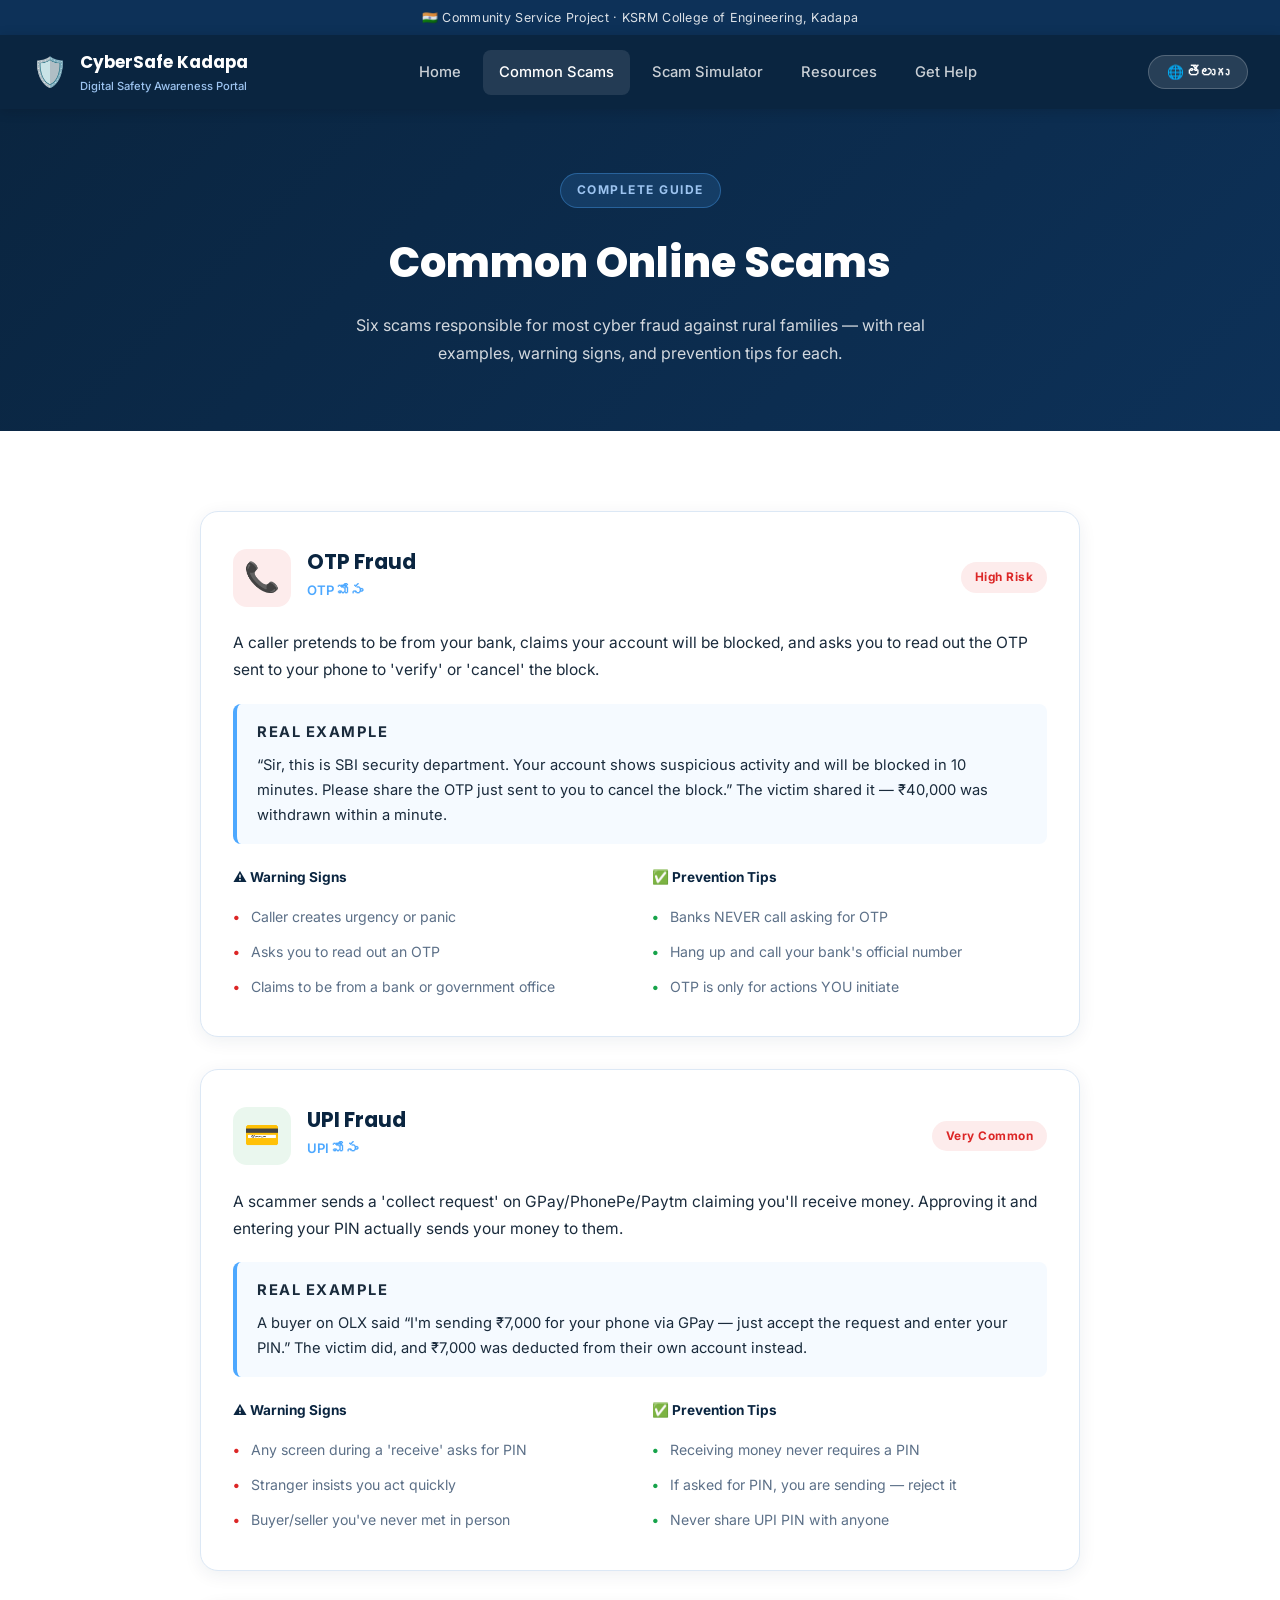
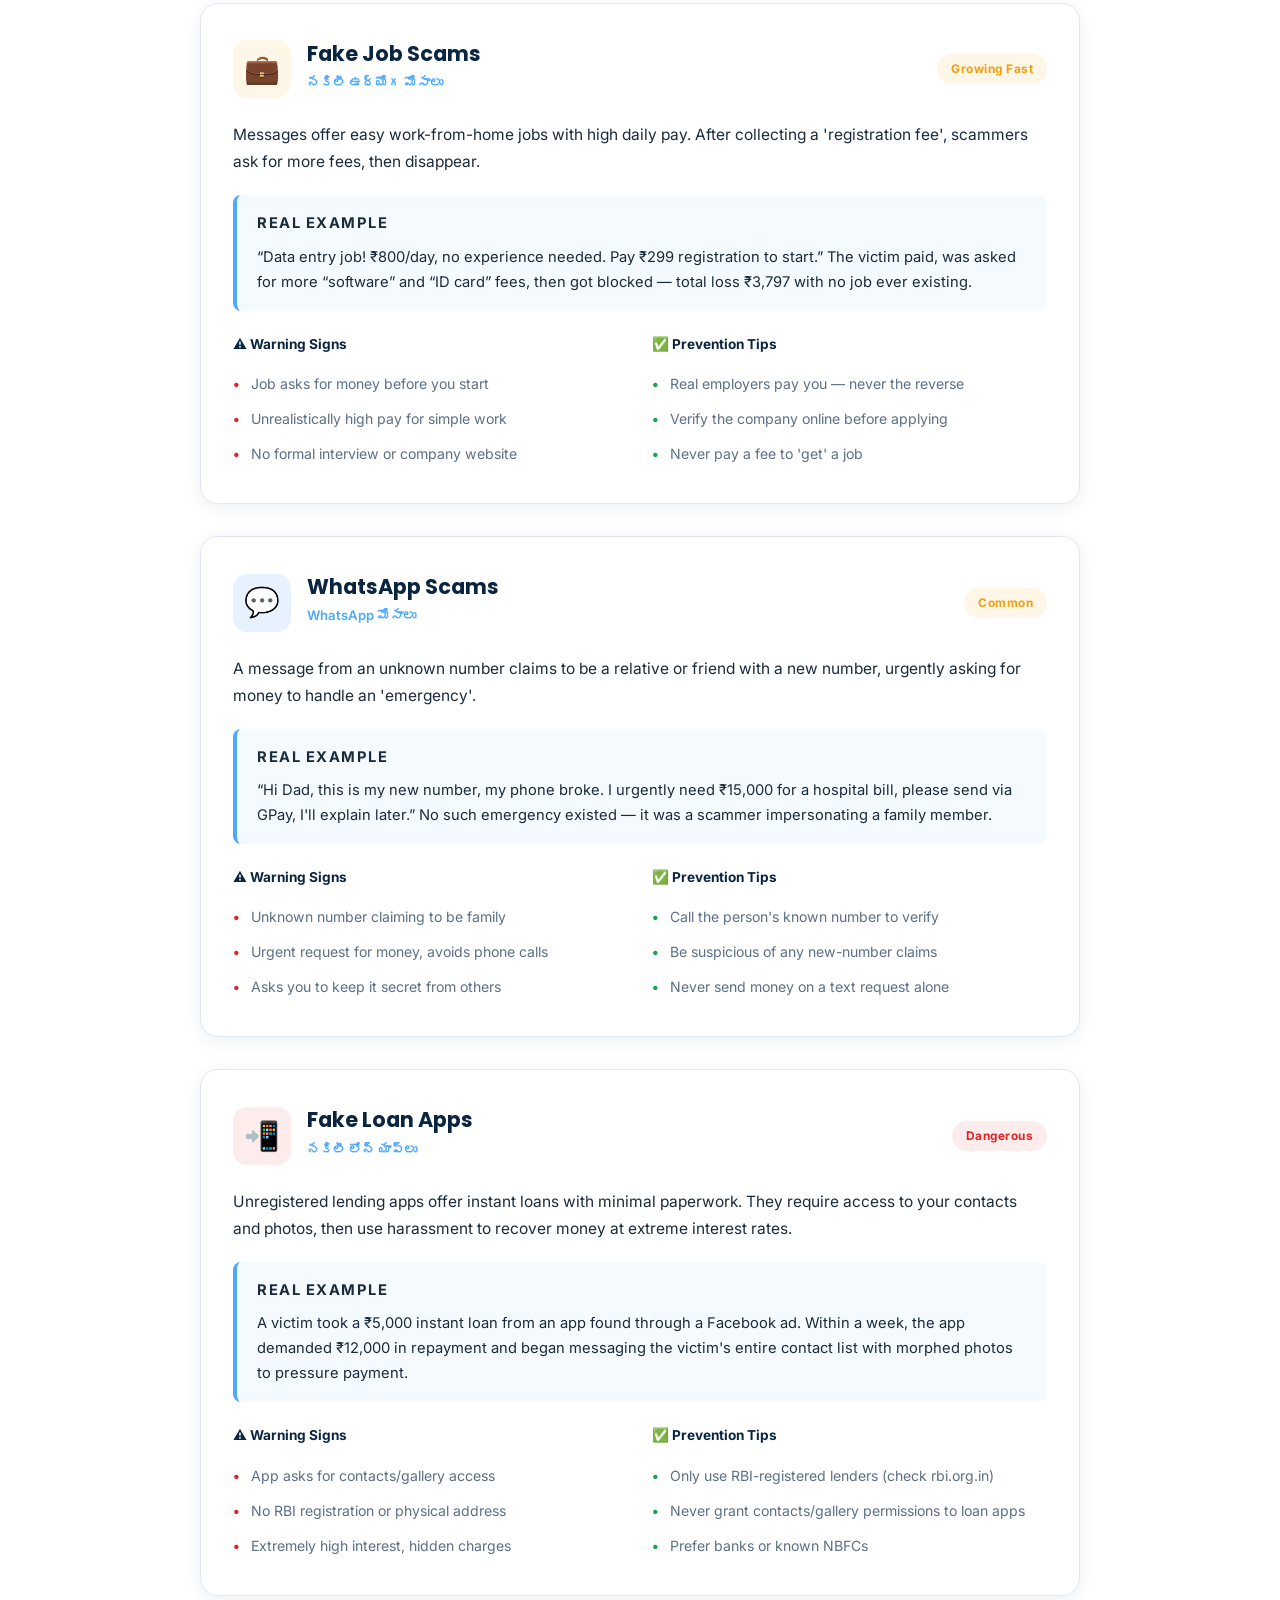
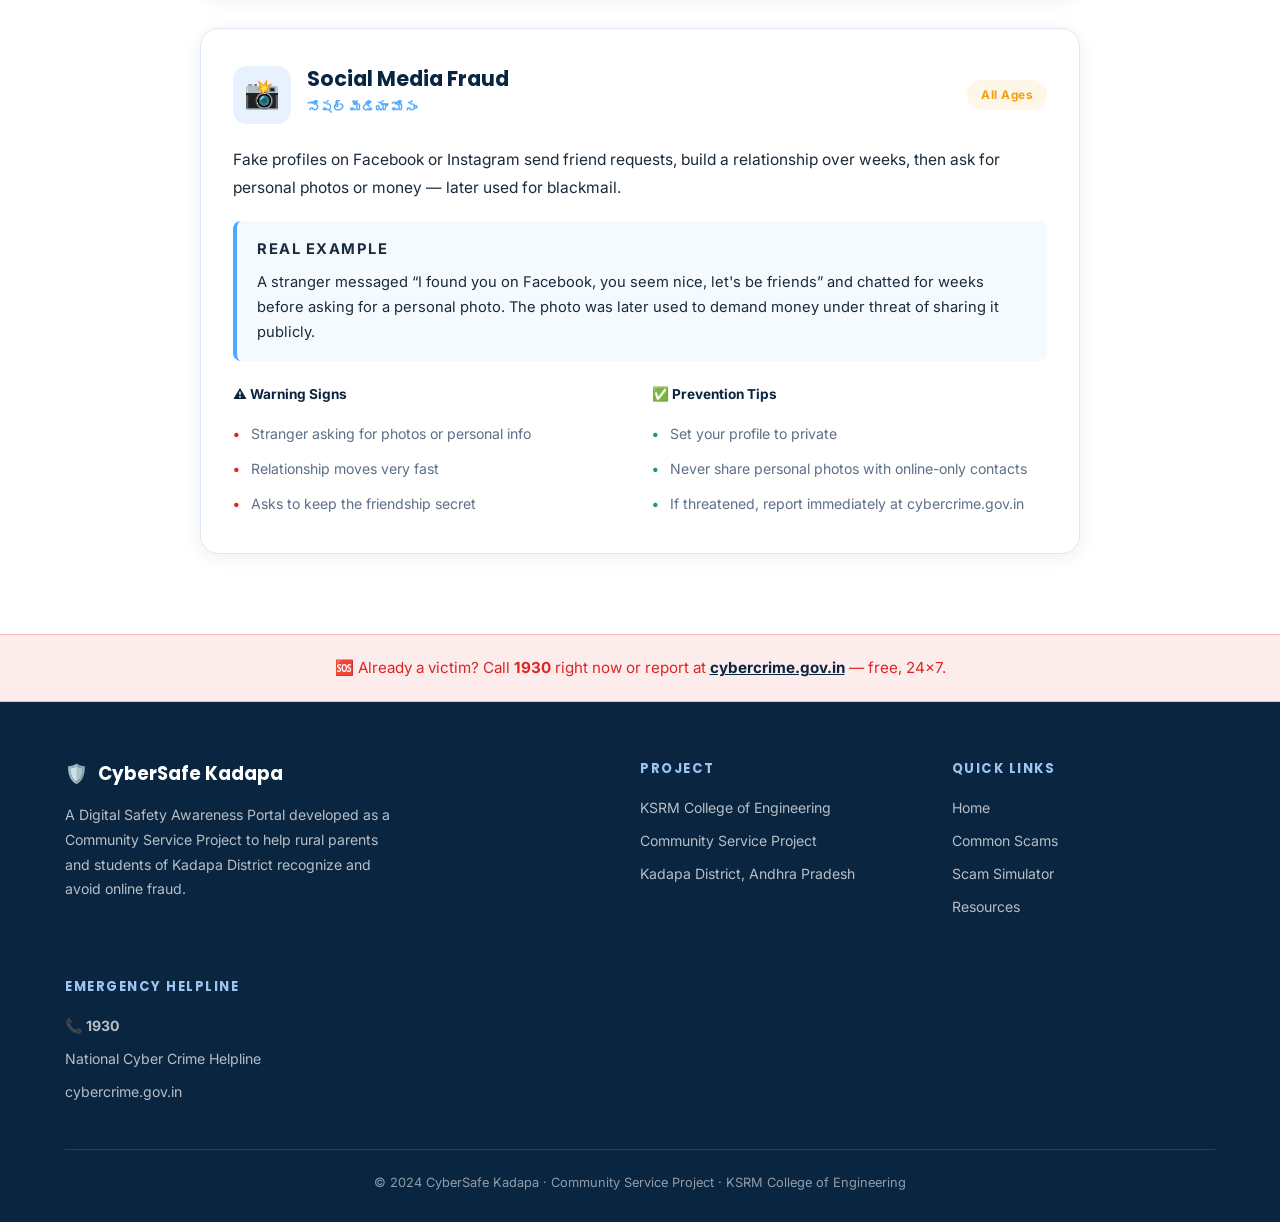
==== awareness.html @ 41f827bc "Add files via upload" ====
<!DOCTYPE html>
<html lang="en">
<head>
<meta charset="UTF-8"/>
<meta name="viewport" content="width=device-width, initial-scale=1.0"/>
<title>Common Online Scams — CyberSafe Kadapa</title>
<link href="https://fonts.googleapis.com/css2?family=Poppins:wght@400;500;600;700;800&family=Inter:wght@400;500;600;700&display=swap" rel="stylesheet"/>
<link rel="stylesheet" href="style.css"/>
</head>
<body>

<a href="#main" class="skip-link">Skip to content</a>

<div class="top-strip">
  <span data-en="🇮🇳 Community Service Project · KSRM College of Engineering, Kadapa" data-te="🇮🇳 కమ్యూనిటీ సర్వీస్ ప్రాజెక్ట్ · KSRM కళాశాల, కడప">🇮🇳 Community Service Project · KSRM College of Engineering, Kadapa</span>
</div>

<header class="navbar">
  <a href="index.html" class="nav-brand">
    <span class="brand-icon">🛡️</span>
    <span class="brand-text">
      <strong data-en="CyberSafe Kadapa" data-te="సైబర్‌సేఫ్ కడప">CyberSafe Kadapa</strong>
      <small data-en="Digital Safety Awareness Portal" data-te="డిజిటల్ భద్రత అవగాహన పోర్టల్">Digital Safety Awareness Portal</small>
    </span>
  </a>
  <nav class="nav-links" id="navLinks">
    <a href="index.html" data-en="Home" data-te="హోమ్">Home</a>
    <a href="awareness.html" class="active" data-en="Common Scams" data-te="సాధారణ మోసాలు">Common Scams</a>
    <a href="index.html#simulator" data-en="Scam Simulator" data-te="స్కామ్ సిమ్యులేటర్">Scam Simulator</a>
    <a href="index.html#resources" data-en="Resources" data-te="వనరులు">Resources</a>
    <a href="index.html#helpline" data-en="Get Help" data-te="సహాయం పొందండి">Get Help</a>
  </nav>
  <div class="nav-actions">
    <button class="lang-btn" id="langBtn" onclick="toggleLanguage()">🌐 తెలుగు</button>
    <button class="hamburger" id="hamburger" onclick="toggleMenu()" aria-label="Menu">
      <span></span><span></span><span></span>
    </button>
  </div>
</header>

<main id="main">

  <section class="page-hero">
    <span class="eyebrow" data-en="COMPLETE GUIDE" data-te="పూర్తి గైడ్">COMPLETE GUIDE</span>
    <h1 data-en="Common Online Scams" data-te="సాధారణ ఆన్‌లైన్ మోసాలు">Common Online Scams</h1>
    <p data-en="Six scams responsible for most cyber fraud against rural families — with real examples, warning signs, and prevention tips for each." data-te="గ్రామీణ కుటుంబాలపై చాలా సైబర్ మోసాలకు కారణమైన ఆరు మోసాలు — ప్రతి దానికి నిజమైన ఉదాహరణలు, హెచ్చరిక సంకేతాలు మరియు నివారణ చిట్కాలతో.">Six scams responsible for most cyber fraud against rural families — with real examples, warning signs, and prevention tips for each.</p>
  </section>

  <section class="section">
    <div class="scam-detail-list">

      <!-- OTP -->
      <article class="scam-detail" id="otp">
        <div class="scam-detail-head">
          <div class="scam-detail-icon icon-danger">📞</div>
          <div>
            <h2 data-en="OTP Fraud" data-te="OTP మోసం">OTP Fraud</h2>
            <span class="te-label">OTP మోసం</span>
          </div>
          <span class="risk-pill risk-high" data-en="High Risk" data-te="అధిక ప్రమాదం">High Risk</span>
        </div>
        <p class="scam-detail-desc" data-en="A caller pretends to be from your bank, claims your account will be blocked, and asks you to read out the OTP sent to your phone to 'verify' or 'cancel' the block." data-te="ఒక కాలర్ మీ బ్యాంక్ నుండి అని నటిస్తూ, మీ ఖాతా బ్లాక్ అవుతుందని చెప్పి, 'వెరిఫై' చేయడానికి మీ ఫోన్‌కు వచ్చిన OTP చదవమని అడుగుతారు.">A caller pretends to be from your bank, claims your account will be blocked, and asks you to read out the OTP sent to your phone to 'verify' or 'cancel' the block.</p>

        <div class="example-box">
          <p class="example-label" data-en="REAL EXAMPLE" data-te="నిజమైన ఉదాహరణ">REAL EXAMPLE</p>
          <p data-en="“Sir, this is SBI security department. Your account shows suspicious activity and will be blocked in 10 minutes. Please share the OTP just sent to you to cancel the block.” The victim shared it — ₹40,000 was withdrawn within a minute." data-te="“సర్, ఇది SBI భద్రతా విభాగం. మీ ఖాతాలో అనుమానాస్పద కార్యకలాపం కనిపిస్తోంది మరియు 10 నిమిషాల్లో బ్లాక్ అవుతుంది. బ్లాక్‌ను రద్దు చేయడానికి ఇప్పుడే మీకు పంపిన OTP చెప్పండి.” బాధితుడు దాన్ని చెప్పాడు — ఒక నిమిషంలో ₹40,000 తీసుకోబడింది.">"Sir, this is SBI security department. Your account shows suspicious activity and will be blocked in 10 minutes. Please share the OTP just sent to you to cancel the block." The victim shared it — ₹40,000 was withdrawn within a minute.</p>
        </div>

        <div class="two-col">
          <div class="warn-list">
            <p class="list-label" data-en="⚠ Warning Signs" data-te="⚠ హెచ్చరిక సంకేతాలు">⚠ Warning Signs</p>
            <ul>
              <li data-en="Caller creates urgency or panic" data-te="కాలర్ ఆత్రుత లేదా భయాన్ని సృష్టిస్తారు">Caller creates urgency or panic</li>
              <li data-en="Asks you to read out an OTP" data-te="OTP చదవమని అడుగుతారు">Asks you to read out an OTP</li>
              <li data-en="Claims to be from a bank or government office" data-te="బ్యాంక్ లేదా ప్రభుత్వ కార్యాలయం నుండి అని చెప్పుకుంటారు">Claims to be from a bank or government office</li>
            </ul>
          </div>
          <div class="tip-list">
            <p class="list-label" data-en="✅ Prevention Tips" data-te="✅ నివారణ చిట్కాలు">✅ Prevention Tips</p>
            <ul>
              <li data-en="Banks NEVER call asking for OTP" data-te="బ్యాంకులు OTP కోసం ఎప్పుడూ కాల్ చేయవు">Banks NEVER call asking for OTP</li>
              <li data-en="Hang up and call your bank's official number" data-te="ఫోన్ పెట్టేసి బ్యాంక్ అధికారిక నంబర్‌కు కాల్ చేయండి">Hang up and call your bank's official number</li>
              <li data-en="OTP is only for actions YOU initiate" data-te="OTP మీరు ప్రారంభించిన చర్యల కోసం మాత్రమే">OTP is only for actions YOU initiate</li>
            </ul>
          </div>
        </div>
      </article>

      <!-- UPI -->
      <article class="scam-detail" id="upi">
        <div class="scam-detail-head">
          <div class="scam-detail-icon icon-success">💳</div>
          <div>
            <h2 data-en="UPI Fraud" data-te="UPI మోసం">UPI Fraud</h2>
            <span class="te-label">UPI మోసం</span>
          </div>
          <span class="risk-pill risk-high" data-en="Very Common" data-te="చాలా సాధారణం">Very Common</span>
        </div>
        <p class="scam-detail-desc" data-en="A scammer sends a 'collect request' on GPay/PhonePe/Paytm claiming you'll receive money. Approving it and entering your PIN actually sends your money to them." data-te="ఒక స్కామర్ GPay/PhonePe/Paytm లో 'collect request' పంపి మీకు డబ్బు వస్తుందని చెబుతారు. దాన్ని అంగీకరించి PIN నమోదు చేయడం వల్ల నిజానికి మీ డబ్బు వారికి వెళుతుంది.">A scammer sends a 'collect request' on GPay/PhonePe/Paytm claiming you'll receive money. Approving it and entering your PIN actually sends your money to them.</p>

        <div class="example-box">
          <p class="example-label" data-en="REAL EXAMPLE" data-te="నిజమైన ఉదాహరణ">REAL EXAMPLE</p>
          <p data-en="A buyer on OLX said “I'm sending ₹7,000 for your phone via GPay — just accept the request and enter your PIN.” The victim did, and ₹7,000 was deducted from their own account instead." data-te="OLX లో ఒక కొనుగోలుదారు “మీ ఫోన్ కోసం GPay ద్వారా ₹7,000 పంపుతున్నాను — రిక్వెస్ట్ అంగీకరించి PIN నమోదు చేయండి” అని చెప్పాడు. బాధితుడు అలా చేశాడు, బదులుగా వారి స్వంత ఖాతా నుండి ₹7,000 తీసివేయబడింది.">A buyer on OLX said "I'm sending ₹7,000 for your phone via GPay — just accept the request and enter your PIN." The victim did, and ₹7,000 was deducted from their own account instead.</p>
        </div>

        <div class="two-col">
          <div class="warn-list">
            <p class="list-label" data-en="⚠ Warning Signs" data-te="⚠ హెచ్చరిక సంకేతాలు">⚠ Warning Signs</p>
            <ul>
              <li data-en="Any screen during a 'receive' asks for PIN" data-te="'స్వీకరించు' సమయంలో ఏదైనా స్క్రీన్ PIN అడుగుతుంది">Any screen during a 'receive' asks for PIN</li>
              <li data-en="Stranger insists you act quickly" data-te="అపరిచితుడు త్వరగా చర్య తీసుకోమని పట్టుబడతారు">Stranger insists you act quickly</li>
              <li data-en="Buyer/seller you've never met in person" data-te="మీరు వ్యక్తిగతంగా ఎప్పుడూ కలవని కొనుగోలుదారు/విక్రేత">Buyer/seller you've never met in person</li>
            </ul>
          </div>
          <div class="tip-list">
            <p class="list-label" data-en="✅ Prevention Tips" data-te="✅ నివారణ చిట్కాలు">✅ Prevention Tips</p>
            <ul>
              <li data-en="Receiving money never requires a PIN" data-te="డబ్బు స్వీకరించడానికి ఎప్పుడూ PIN అవసరం లేదు">Receiving money never requires a PIN</li>
              <li data-en="If asked for PIN, you are sending — reject it" data-te="PIN అడిగితే, మీరు పంపుతున్నారు — తిరస్కరించండి">If asked for PIN, you are sending — reject it</li>
              <li data-en="Never share UPI PIN with anyone" data-te="UPI PIN ను ఎవరితోనూ పంచుకోకండి">Never share UPI PIN with anyone</li>
            </ul>
          </div>
        </div>
      </article>

      <!-- FAKE JOBS -->
      <article class="scam-detail" id="jobs">
        <div class="scam-detail-head">
          <div class="scam-detail-icon icon-warning">💼</div>
          <div>
            <h2 data-en="Fake Job Scams" data-te="నకిలీ ఉద్యోగ మోసాలు">Fake Job Scams</h2>
            <span class="te-label">నకిలీ ఉద్యోగ మోసాలు</span>
          </div>
          <span class="risk-pill risk-medium" data-en="Growing Fast" data-te="వేగంగా పెరుగుతోంది">Growing Fast</span>
        </div>
        <p class="scam-detail-desc" data-en="Messages offer easy work-from-home jobs with high daily pay. After collecting a 'registration fee', scammers ask for more fees, then disappear." data-te="మెసేజ్‌లు అధిక రోజువారీ వేతనంతో సులభ వర్క్ ఫ్రమ్ హోమ్ ఉద్యోగాలను ఆఫర్ చేస్తాయి. 'రిజిస్ట్రేషన్ ఫీజు' వసూలు చేసిన తర్వాత, స్కామర్లు మరిన్ని ఫీజులు అడిగి మాయమవుతారు.">Messages offer easy work-from-home jobs with high daily pay. After collecting a 'registration fee', scammers ask for more fees, then disappear.</p>

        <div class="example-box">
          <p class="example-label" data-en="REAL EXAMPLE" data-te="నిజమైన ఉదాహరణ">REAL EXAMPLE</p>
          <p data-en="“Data entry job! ₹800/day, no experience needed. Pay ₹299 registration to start.” The victim paid, was asked for more “software” and “ID card” fees, then got blocked — total loss ₹3,797 with no job ever existing." data-te="“డేటా ఎంట్రీ ఉద్యోగం! రోజుకు ₹800, అనుభవం అవసరం లేదు. ప్రారంభించడానికి ₹299 రిజిస్ట్రేషన్ చెల్లించండి.” బాధితుడు చెల్లించాడు, మరిన్ని ఫీజులు అడిగి బ్లాక్ చేయబడ్డాడు — మొత్తం నష్టం ₹3,797.">"Data entry job! ₹800/day, no experience needed. Pay ₹299 registration to start." The victim paid, was asked for more "software" and "ID card" fees, then got blocked — total loss ₹3,797 with no job ever existing.</p>
        </div>

        <div class="two-col">
          <div class="warn-list">
            <p class="list-label" data-en="⚠ Warning Signs" data-te="⚠ హెచ్చరిక సంకేతాలు">⚠ Warning Signs</p>
            <ul>
              <li data-en="Job asks for money before you start" data-te="ప్రారంభించడానికి ముందు ఉద్యోగం డబ్బు అడుగుతుంది">Job asks for money before you start</li>
              <li data-en="Unrealistically high pay for simple work" data-te="సాధారణ పనికి అవాస్తవంగా అధిక వేతనం">Unrealistically high pay for simple work</li>
              <li data-en="No formal interview or company website" data-te="అధికారిక ఇంటర్వ్యూ లేదా కంపెనీ వెబ్‌సైట్ లేదు">No formal interview or company website</li>
            </ul>
          </div>
          <div class="tip-list">
            <p class="list-label" data-en="✅ Prevention Tips" data-te="✅ నివారణ చిట్కాలు">✅ Prevention Tips</p>
            <ul>
              <li data-en="Real employers pay you — never the reverse" data-te="నిజమైన యజమానులు మీకు చెల్లిస్తారు — ఎప్పుడూ వ్యతిరేకం కాదు">Real employers pay you — never the reverse</li>
              <li data-en="Verify the company online before applying" data-te="దరఖాస్తు చేసే ముందు కంపెనీని ఆన్‌లైన్‌లో ధృవీకరించండి">Verify the company online before applying</li>
              <li data-en="Never pay a fee to 'get' a job" data-te="ఉద్యోగం 'పొందడానికి' ఫీజు చెల్లించకండి">Never pay a fee to 'get' a job</li>
            </ul>
          </div>
        </div>
      </article>

      <!-- WHATSAPP -->
      <article class="scam-detail" id="whatsapp">
        <div class="scam-detail-head">
          <div class="scam-detail-icon icon-info">💬</div>
          <div>
            <h2 data-en="WhatsApp Scams" data-te="WhatsApp మోసాలు">WhatsApp Scams</h2>
            <span class="te-label">WhatsApp మోసాలు</span>
          </div>
          <span class="risk-pill risk-medium" data-en="Common" data-te="సాధారణం">Common</span>
        </div>
        <p class="scam-detail-desc" data-en="A message from an unknown number claims to be a relative or friend with a new number, urgently asking for money to handle an 'emergency'." data-te="తెలియని నంబర్ నుండి ఒక మెసేజ్ కొత్త నంబర్‌తో బంధువు లేదా స్నేహితుడిగా చెప్పుకుంటూ, 'అత్యవసర' పరిస్థితిని ఎదుర్కోవడానికి అత్యవసరంగా డబ్బు అడుగుతుంది.">A message from an unknown number claims to be a relative or friend with a new number, urgently asking for money to handle an 'emergency'.</p>

        <div class="example-box">
          <p class="example-label" data-en="REAL EXAMPLE" data-te="నిజమైన ఉదాహరణ">REAL EXAMPLE</p>
          <p data-en="“Hi Dad, this is my new number, my phone broke. I urgently need ₹15,000 for a hospital bill, please send via GPay, I'll explain later.” No such emergency existed — it was a scammer impersonating a family member." data-te="“హాయ్ నాన్నా, ఇది నా కొత్త నంబర్, నా ఫోన్ పాడైంది. ఆసుపత్రి బిల్లు కోసం నాకు అత్యవసరంగా ₹15,000 కావాలి, దయచేసి GPay ద్వారా పంపండి.” అలాంటి అత్యవసరం లేదు — ఇది కుటుంబ సభ్యుడిగా నటించిన స్కామర్.">"Hi Dad, this is my new number, my phone broke. I urgently need ₹15,000 for a hospital bill, please send via GPay, I'll explain later." No such emergency existed — it was a scammer impersonating a family member.</p>
        </div>

        <div class="two-col">
          <div class="warn-list">
            <p class="list-label" data-en="⚠ Warning Signs" data-te="⚠ హెచ్చరిక సంకేతాలు">⚠ Warning Signs</p>
            <ul>
              <li data-en="Unknown number claiming to be family" data-te="కుటుంబంగా చెప్పుకునే తెలియని నంబర్">Unknown number claiming to be family</li>
              <li data-en="Urgent request for money, avoids phone calls" data-te="డబ్బు కోసం అత్యవసర అభ్యర్థన, ఫోన్ కాల్స్‌ను నివారిస్తుంది">Urgent request for money, avoids phone calls</li>
              <li data-en="Asks you to keep it secret from others" data-te="ఇతరుల నుండి రహస్యంగా ఉంచమని అడుగుతుంది">Asks you to keep it secret from others</li>
            </ul>
          </div>
          <div class="tip-list">
            <p class="list-label" data-en="✅ Prevention Tips" data-te="✅ నివారణ చిట్కాలు">✅ Prevention Tips</p>
            <ul>
              <li data-en="Call the person's known number to verify" data-te="ధృవీకరించడానికి వ్యక్తి యొక్క తెలిసిన నంబర్‌కు కాల్ చేయండి">Call the person's known number to verify</li>
              <li data-en="Be suspicious of any new-number claims" data-te="ఏదైనా కొత్త నంబర్ క్లెయిమ్‌లపై అనుమానం ఉంచండి">Be suspicious of any new-number claims</li>
              <li data-en="Never send money on a text request alone" data-te="కేవలం టెక్స్ట్ అభ్యర్థనపై మాత్రమే డబ్బు పంపకండి">Never send money on a text request alone</li>
            </ul>
          </div>
        </div>
      </article>

      <!-- LOAN APPS -->
      <article class="scam-detail" id="loan">
        <div class="scam-detail-head">
          <div class="scam-detail-icon icon-danger">📲</div>
          <div>
            <h2 data-en="Fake Loan Apps" data-te="నకిలీ లోన్ యాప్‌లు">Fake Loan Apps</h2>
            <span class="te-label">నకిలీ లోన్ యాప్‌లు</span>
          </div>
          <span class="risk-pill risk-high" data-en="Dangerous" data-te="ప్రమాదకరమైనది">Dangerous</span>
        </div>
        <p class="scam-detail-desc" data-en="Unregistered lending apps offer instant loans with minimal paperwork. They require access to your contacts and photos, then use harassment to recover money at extreme interest rates." data-te="నమోదు కాని రుణ యాప్‌లు కనీస కాగితపు పనితో తక్షణ రుణాలను అందిస్తాయి. వారు మీ పరిచయాలు మరియు ఫోటోలకు యాక్సెస్ అడుగుతారు, తర్వాత తీవ్రమైన వడ్డీ రేట్ల వద్ద డబ్బు తిరిగి పొందడానికి వేధింపులను ఉపయోగిస్తారు.">Unregistered lending apps offer instant loans with minimal paperwork. They require access to your contacts and photos, then use harassment to recover money at extreme interest rates.</p>

        <div class="example-box">
          <p class="example-label" data-en="REAL EXAMPLE" data-te="నిజమైన ఉదాహరణ">REAL EXAMPLE</p>
          <p data-en="A victim took a ₹5,000 instant loan from an app found through a Facebook ad. Within a week, the app demanded ₹12,000 in repayment and began messaging the victim's entire contact list with morphed photos to pressure payment." data-te="ఒక బాధితుడు Facebook ప్రకటన ద్వారా కనుగొన్న యాప్ నుండి ₹5,000 తక్షణ రుణం తీసుకున్నాడు. ఒక వారంలో, యాప్ ₹12,000 తిరిగి చెల్లింపు డిమాండ్ చేసింది మరియు చెల్లింపు కోసం బాధితుడి మొత్తం పరిచయాల జాబితాకు మార్ఫ్ చేసిన ఫోటోలతో మెసేజ్ చేయడం ప్రారంభించింది.">A victim took a ₹5,000 instant loan from an app found through a Facebook ad. Within a week, the app demanded ₹12,000 in repayment and began messaging the victim's entire contact list with morphed photos to pressure payment.</p>
        </div>

        <div class="two-col">
          <div class="warn-list">
            <p class="list-label" data-en="⚠ Warning Signs" data-te="⚠ హెచ్చరిక సంకేతాలు">⚠ Warning Signs</p>
            <ul>
              <li data-en="App asks for contacts/gallery access" data-te="యాప్ పరిచయాలు/గ్యాలరీ యాక్సెస్ అడుగుతుంది">App asks for contacts/gallery access</li>
              <li data-en="No RBI registration or physical address" data-te="RBI నమోదు లేదా భౌతిక చిరునామా లేదు">No RBI registration or physical address</li>
              <li data-en="Extremely high interest, hidden charges" data-te="చాలా అధిక వడ్డీ, దాచిన ఛార్జీలు">Extremely high interest, hidden charges</li>
            </ul>
          </div>
          <div class="tip-list">
            <p class="list-label" data-en="✅ Prevention Tips" data-te="✅ నివారణ చిట్కాలు">✅ Prevention Tips</p>
            <ul>
              <li data-en="Only use RBI-registered lenders (check rbi.org.in)" data-te="RBI నమోదు అయిన రుణదాతలను మాత్రమే వాడండి (rbi.org.in తనిఖీ చేయండి)">Only use RBI-registered lenders (check rbi.org.in)</li>
              <li data-en="Never grant contacts/gallery permissions to loan apps" data-te="లోన్ యాప్‌లకు పరిచయాలు/గ్యాలరీ అనుమతులు ఇవ్వకండి">Never grant contacts/gallery permissions to loan apps</li>
              <li data-en="Prefer banks or known NBFCs" data-te="బ్యాంకులు లేదా తెలిసిన NBFC లను ఇష్టపడండి">Prefer banks or known NBFCs</li>
            </ul>
          </div>
        </div>
      </article>

      <!-- SOCIAL MEDIA -->
      <article class="scam-detail" id="social">
        <div class="scam-detail-head">
          <div class="scam-detail-icon icon-info">📸</div>
          <div>
            <h2 data-en="Social Media Fraud" data-te="సోషల్ మీడియా మోసం">Social Media Fraud</h2>
            <span class="te-label">సోషల్ మీడియా మోసం</span>
          </div>
          <span class="risk-pill risk-medium" data-en="All Ages" data-te="అన్ని వయసులు">All Ages</span>
        </div>
        <p class="scam-detail-desc" data-en="Fake profiles on Facebook or Instagram send friend requests, build a relationship over weeks, then ask for personal photos or money — later used for blackmail." data-te="Facebook లేదా Instagram లో నకిలీ ప్రొఫైల్స్ ఫ్రెండ్ రిక్వెస్ట్‌లు పంపి, వారాల పాటు సంబంధాన్ని పెంచి, తర్వాత వ్యక్తిగత ఫోటోలు లేదా డబ్బు అడుగుతాయి — తర్వాత బ్లాక్‌మెయిల్ కోసం ఉపయోగించబడుతుంది.">Fake profiles on Facebook or Instagram send friend requests, build a relationship over weeks, then ask for personal photos or money — later used for blackmail.</p>

        <div class="example-box">
          <p class="example-label" data-en="REAL EXAMPLE" data-te="నిజమైన ఉదాహరణ">REAL EXAMPLE</p>
          <p data-en="A stranger messaged “I found you on Facebook, you seem nice, let's be friends” and chatted for weeks before asking for a personal photo. The photo was later used to demand money under threat of sharing it publicly." data-te="ఒక అపరిచితుడు “నేను మిమ్మల్ని Facebook లో చూశాను, మీరు మంచి వ్యక్తిలా ఉన్నారు” అని మెసేజ్ చేసి వారాల పాటు చాట్ చేశాడు, తర్వాత వ్యక్తిగత ఫోటో అడిగాడు. ఆ ఫోటో తర్వాత బహిరంగంగా పంచుకుంటామని బెదిరించి డబ్బు డిమాండ్ చేయడానికి ఉపయోగించబడింది.">A stranger messaged "I found you on Facebook, you seem nice, let's be friends" and chatted for weeks before asking for a personal photo. The photo was later used to demand money under threat of sharing it publicly.</p>
        </div>

        <div class="two-col">
          <div class="warn-list">
            <p class="list-label" data-en="⚠ Warning Signs" data-te="⚠ హెచ్చరిక సంకేతాలు">⚠ Warning Signs</p>
            <ul>
              <li data-en="Stranger asking for photos or personal info" data-te="ఫోటోలు లేదా వ్యక్తిగత సమాచారం అడిగే అపరిచితుడు">Stranger asking for photos or personal info</li>
              <li data-en="Relationship moves very fast" data-te="సంబంధం చాలా వేగంగా కదులుతుంది">Relationship moves very fast</li>
              <li data-en="Asks to keep the friendship secret" data-te="స్నేహాన్ని రహస్యంగా ఉంచమని అడుగుతుంది">Asks to keep the friendship secret</li>
            </ul>
          </div>
          <div class="tip-list">
            <p class="list-label" data-en="✅ Prevention Tips" data-te="✅ నివారణ చిట్కాలు">✅ Prevention Tips</p>
            <ul>
              <li data-en="Set your profile to private" data-te="మీ ప్రొఫైల్‌ని ప్రైవేట్‌గా సెట్ చేయండి">Set your profile to private</li>
              <li data-en="Never share personal photos with online-only contacts" data-te="ఆన్‌లైన్‌లో మాత్రమే తెలిసిన వారికి వ్యక్తిగత ఫోటోలు పంపకండి">Never share personal photos with online-only contacts</li>
              <li data-en="If threatened, report immediately at cybercrime.gov.in" data-te="బెదిరింపు ఉంటే, వెంటనే cybercrime.gov.in లో నివేదించండి">If threatened, report immediately at cybercrime.gov.in</li>
            </ul>
          </div>
        </div>
      </article>

    </div>
  </section>

  <div class="helpline-banner">
    <p data-en="🆘 Already a victim? Call <strong>1930</strong> right now or report at <a href='https://cybercrime.gov.in' target='_blank'>cybercrime.gov.in</a> — free, 24×7." data-te="🆘 ఇప్పటికే బాధితులయ్యారా? ఇప్పుడే <strong>1930</strong> కి కాల్ చేయండి లేదా <a href='https://cybercrime.gov.in' target='_blank'>cybercrime.gov.in</a> లో నివేదించండి — ఉచితం, 24×7.">
      🆘 Already a victim? Call <strong>1930</strong> right now or report at <a href="https://cybercrime.gov.in" target="_blank">cybercrime.gov.in</a> — free, 24×7.
    </p>
  </div>

</main>

<footer class="site-footer">
  <div class="footer-grid">
    <div class="footer-about">
      <div class="footer-brand"><span>🛡️</span> CyberSafe Kadapa</div>
      <p data-en="A Digital Safety Awareness Portal developed as a Community Service Project to help rural parents and students of Kadapa District recognize and avoid online fraud." data-te="కడప జిల్లా గ్రామీణ తల్లిదండ్రులు మరియు విద్యార్థులు ఆన్‌లైన్ మోసాన్ని గుర్తించి నివారించడంలో సహాయపడటానికి అభివృద్ధి చేయబడిన పోర్టల్.">A Digital Safety Awareness Portal developed as a Community Service Project to help rural parents and students of Kadapa District recognize and avoid online fraud.</p>
    </div>
    <div class="footer-col">
      <h4 data-en="Project" data-te="ప్రాజెక్ట్">Project</h4>
      <p>KSRM College of Engineering</p>
      <p data-en="Community Service Project" data-te="కమ్యూనిటీ సర్వీస్ ప్రాజెక్ట్">Community Service Project</p>
      <p data-en="Kadapa District, Andhra Pradesh" data-te="కడప జిల్లా, ఆంధ్రప్రదేశ్">Kadapa District, Andhra Pradesh</p>
    </div>
    <div class="footer-col">
      <h4 data-en="Quick Links" data-te="త్వరిత లింకులు">Quick Links</h4>
      <a href="index.html" data-en="Home" data-te="హోమ్">Home</a>
      <a href="awareness.html" data-en="Common Scams" data-te="సాధారణ మోసాలు">Common Scams</a>
      <a href="index.html#simulator" data-en="Scam Simulator" data-te="స్కామ్ సిమ్యులేటర్">Scam Simulator</a>
      <a href="index.html#resources" data-en="Resources" data-te="వనరులు">Resources</a>
    </div>
    <div class="footer-col">
      <h4 data-en="Emergency Helpline" data-te="అత్యవసర హెల్ప్‌లైన్">Emergency Helpline</h4>
      <p><strong>📞 1930</strong></p>
      <p data-en="National Cyber Crime Helpline" data-te="జాతీయ సైబర్ క్రైమ్ హెల్ప్‌లైన్">National Cyber Crime Helpline</p>
      <a href="https://cybercrime.gov.in" target="_blank">cybercrime.gov.in</a>
    </div>
  </div>
  <div class="footer-bottom">
    <p data-en="© 2024 CyberSafe Kadapa · Community Service Project · KSRM College of Engineering" data-te="© 2024 సైబర్‌సేఫ్ కడప · కమ్యూనిటీ సర్వీస్ ప్రాజెక్ట్ · KSRM కళాశాల">© 2024 CyberSafe Kadapa · Community Service Project · KSRM College of Engineering</p>
  </div>
</footer>

<script src="script.js"></script>
</body>
</html>
---- style.css ----
/* ===== TOKENS ===== */
:root{
  --navy:#0A2540;
  --navy-2:#0d3158;
  --sky:#4DA8FF;
  --sky-dim:#E8F2FF;
  --white:#FFFFFF;
  --section-bg:#F5FAFF;
  --success:#16A34A;
  --success-bg:#EAF7EE;
  --warning:#F59E0B;
  --warning-bg:#FEF6E7;
  --danger:#DC2626;
  --danger-bg:#FDECEC;
  --text:#1A2B3C;
  --muted:#5C7088;
  --border:#DCE8F5;
  --radius:14px;
  --shadow:0 4px 18px rgba(10,37,64,0.07);
  --shadow-lg:0 16px 40px rgba(10,37,64,0.12);
}
*,*::before,*::after{box-sizing:border-box;margin:0;padding:0}
html{scroll-behavior:smooth}
body{
  font-family:'Inter',sans-serif;
  background:var(--white);
  color:var(--text);
  font-size:16px;
  line-height:1.7;
}
img{max-width:100%;display:block}
a{color:inherit}
ul{list-style:none}

/* ===== ACCESSIBILITY ===== */
.skip-link{
  position:absolute;left:-999px;top:0;background:var(--navy);color:var(--white);
  padding:12px 20px;z-index:2000;border-radius:0 0 8px 0;
}
.skip-link:focus{left:0}
:focus-visible{outline:3px solid var(--sky);outline-offset:2px}

/* ===== TOP STRIP ===== */
.top-strip{
  background:var(--navy-2);color:rgba(255,255,255,.85);
  text-align:center;font-size:.78rem;padding:7px 16px;letter-spacing:.3px;
}

/* ===== NAVBAR ===== */
.navbar{
  position:sticky;top:0;z-index:1000;
  background:var(--navy);
  display:flex;align-items:center;justify-content:space-between;
  padding:0 32px;height:74px;
  box-shadow:0 2px 12px rgba(0,0,0,.15);
}
.nav-brand{display:flex;align-items:center;gap:12px;text-decoration:none;color:var(--white)}
.brand-icon{font-size:1.8rem}
.brand-text{display:flex;flex-direction:column}
.brand-text strong{font-family:'Poppins',sans-serif;font-size:1.05rem;font-weight:700}
.brand-text small{font-size:.7rem;color:#9DC4F0;font-weight:500}
.nav-links{display:flex;gap:6px}
.nav-links a{
  color:rgba(255,255,255,.78);text-decoration:none;padding:10px 16px;border-radius:8px;
  font-size:.92rem;font-weight:500;transition:background .2s,color .2s;
}
.nav-links a:hover,.nav-links a.active{background:rgba(255,255,255,.1);color:var(--white)}
.nav-actions{display:flex;align-items:center;gap:10px}
.lang-btn{
  background:rgba(255,255,255,.12);color:var(--white);border:1px solid rgba(255,255,255,.2);
  padding:8px 18px;border-radius:24px;font-size:.85rem;font-weight:600;cursor:pointer;
  transition:all .2s;white-space:nowrap;font-family:'Inter',sans-serif;
}
.lang-btn:hover{background:var(--sky);border-color:var(--sky)}
.hamburger{display:none;flex-direction:column;gap:5px;background:none;border:none;cursor:pointer;padding:6px}
.hamburger span{display:block;width:24px;height:2.5px;background:var(--white);border-radius:2px;transition:.3s}
.hamburger.open span:nth-child(1){transform:translateY(7px) rotate(45deg)}
.hamburger.open span:nth-child(2){opacity:0}
.hamburger.open span:nth-child(3){transform:translateY(-7px) rotate(-45deg)}

@media(max-width:900px){
  .nav-links{
    display:none;position:fixed;top:106px;left:0;right:0;
    flex-direction:column;background:var(--navy);padding:16px;gap:4px;
    box-shadow:0 8px 20px rgba(0,0,0,.2);z-index:999;
  }
  .nav-links.open{display:flex}
  .hamburger{display:flex}
}

/* ===== HERO ===== */
.hero{
  background:linear-gradient(135deg,var(--navy) 0%,var(--navy-2) 100%);
  padding:72px 32px;color:var(--white);position:relative;overflow:hidden;
}
.hero-grid{
  max-width:1180px;margin:0 auto;display:grid;
  grid-template-columns:1.1fr 0.9fr;gap:48px;align-items:center;
}
.eyebrow{
  display:inline-block;background:rgba(77,168,255,.15);border:1px solid rgba(77,168,255,.35);
  color:#9DC4F0;font-size:.75rem;font-weight:700;letter-spacing:1.5px;
  padding:6px 16px;border-radius:20px;margin-bottom:20px;text-transform:uppercase;
}
.hero-text h1{
  font-family:'Poppins',sans-serif;font-size:clamp(2rem,4vw,3rem);font-weight:800;
  line-height:1.18;margin-bottom:18px;color:var(--white);
}
.hero-sub{font-size:1.08rem;color:rgba(255,255,255,.82);margin-bottom:32px;max-width:560px;line-height:1.75}
.hero-ctas{display:flex;gap:16px;flex-wrap:wrap;margin-bottom:28px}
.hero-trust{display:flex;gap:24px;flex-wrap:wrap;font-size:.85rem;color:rgba(255,255,255,.7)}

.btn{
  display:inline-block;padding:14px 30px;border-radius:8px;text-decoration:none;
  font-weight:700;font-size:.98rem;font-family:'Poppins',sans-serif;
  border:none;cursor:pointer;transition:all .22s;
}
.btn-primary{background:var(--sky);color:var(--navy)}
.btn-primary:hover{background:#7cc0ff;transform:translateY(-2px);box-shadow:0 8px 20px rgba(77,168,255,.35)}
.btn-outline{background:transparent;color:var(--white);border:1.5px solid rgba(255,255,255,.5)}
.btn-outline:hover{background:rgba(255,255,255,.1);border-color:var(--white)}
.btn-sm{padding:9px 20px;font-size:.85rem}

.hero-art{display:flex;justify-content:center;align-items:center}
.family-illustration{width:100%;max-width:420px}
.float-icon{animation:floatY 5s ease-in-out infinite}
.float-icon.a{animation-delay:0s}
.float-icon.b{animation-delay:1.2s}
.float-icon.c{animation-delay:2.4s}
.float-icon.d{animation-delay:.6s}
@keyframes floatY{0%,100%{transform:translateY(0)}50%{transform:translateY(-12px)}}

@media(max-width:900px){
  .hero-grid{grid-template-columns:1fr;text-align:center}
  .hero-ctas,.hero-trust{justify-content:center}
  .hero-sub{margin-inline:auto}
  .hero-art{order:-1;max-width:280px;margin:0 auto}
}

/* ===== SECTION ===== */
.section{padding:80px 32px}
.section-light{background:var(--section-bg)}
.section-eyebrow{
  text-align:center;font-size:.75rem;letter-spacing:2.5px;color:var(--sky);
  font-weight:700;text-transform:uppercase;margin-bottom:10px;
}
.section-title{
  text-align:center;font-family:'Poppins',sans-serif;font-size:clamp(1.6rem,3vw,2.3rem);
  font-weight:800;color:var(--navy);margin-bottom:14px;
}
.section-desc{
  text-align:center;color:var(--muted);max-width:640px;margin:0 auto 48px;font-size:1rem;
}
.source-note{text-align:center;font-size:.8rem;color:var(--muted);font-style:italic;margin-top:8px}
.center-cta{text-align:center;margin-top:40px}

/* ===== INFO/STATS CARDS ===== */
.info-grid{
  display:grid;grid-template-columns:repeat(auto-fit,minmax(230px,1fr));
  gap:24px;max-width:1100px;margin:0 auto;
}
.info-card{
  background:var(--white);border:1px solid var(--border);border-radius:var(--radius);
  padding:32px 24px;text-align:center;box-shadow:var(--shadow);
  transition:transform .22s,box-shadow .22s;
}
.info-card:hover{transform:translateY(-5px);box-shadow:var(--shadow-lg)}
.info-icon{
  width:56px;height:56px;border-radius:14px;display:flex;align-items:center;justify-content:center;
  font-size:1.6rem;margin:0 auto 16px;
}
.icon-danger{background:var(--danger-bg)}
.icon-warning{background:var(--warning-bg)}
.icon-success{background:var(--success-bg)}
.icon-info{background:var(--sky-dim)}
.info-num{
  font-family:'Poppins',sans-serif;font-size:2.2rem;font-weight:800;color:var(--navy);margin-bottom:8px;
}
.info-card p{font-size:.9rem;color:var(--muted);line-height:1.5}

/* ===== SCAM PREVIEW CARDS ===== */
.scam-grid{
  display:grid;grid-template-columns:repeat(auto-fit,minmax(280px,1fr));
  gap:24px;max-width:1150px;margin:0 auto;
}
.scam-card{
  background:var(--white);border:1px solid var(--border);border-radius:var(--radius);
  padding:28px 26px;text-decoration:none;color:var(--text);
  box-shadow:var(--shadow);transition:transform .22s,box-shadow .22s,border-color .22s;
  display:block;
}
.scam-card:hover{transform:translateY(-5px);box-shadow:var(--shadow-lg);border-color:var(--sky)}
.scam-icon{font-size:2.1rem;margin-bottom:14px}
.scam-card h3{font-family:'Poppins',sans-serif;font-size:1.1rem;font-weight:700;color:var(--navy);margin-bottom:2px}
.te-label{font-size:.82rem;color:var(--sky);font-weight:600;display:block;margin-bottom:10px}
.scam-card p{font-size:.9rem;color:var(--muted);line-height:1.6}

/* ===== FLOWCHART ===== */
.flow-chart{
  display:flex;align-items:stretch;justify-content:center;gap:8px;
  max-width:1150px;margin:0 auto;flex-wrap:wrap;
}
.flow-step{
  background:var(--white);border:1px solid var(--border);border-radius:var(--radius);
  padding:28px 20px;text-align:center;box-shadow:var(--shadow);
  flex:1;min-width:200px;max-width:240px;position:relative;
}
.flow-step.flow-final{border-color:var(--danger);background:var(--danger-bg)}
.flow-num{
  width:28px;height:28px;border-radius:50%;background:var(--navy);color:var(--white);
  display:flex;align-items:center;justify-content:center;font-size:.85rem;font-weight:700;
  margin:0 auto 12px;
}
.flow-step.flow-final .flow-num{background:var(--danger)}
.flow-icon{font-size:2rem;margin-bottom:10px}
.flow-step h4{font-family:'Poppins',sans-serif;font-size:1rem;font-weight:700;color:var(--navy);margin-bottom:8px}
.flow-step p{font-size:.85rem;color:var(--muted);line-height:1.55}
.flow-arrow{
  display:flex;align-items:center;justify-content:center;color:var(--sky);
  font-size:1.6rem;font-weight:700;min-width:24px;
}
.flow-tip{
  max-width:700px;margin:36px auto 0;background:var(--sky-dim);border:1px solid var(--border);
  border-radius:10px;padding:16px 22px;font-size:.92rem;color:var(--navy);text-align:center;line-height:1.6;
}
@media(max-width:900px){
  .flow-chart{flex-direction:column;align-items:center}
  .flow-arrow{transform:rotate(90deg)}
  .flow-step{max-width:320px;width:100%}
}

/* ===== SCAM SIMULATOR ===== */
.sim-card{
  max-width:700px;margin:0 auto;background:var(--white);border:1px solid var(--border);
  border-radius:18px;box-shadow:var(--shadow-lg);overflow:hidden;
}
.sim-tabs{display:flex;flex-wrap:wrap;background:var(--section-bg);border-bottom:1px solid var(--border)}
.sim-tab{
  flex:1;min-width:140px;background:none;border:none;padding:14px 12px;font-size:.85rem;
  font-weight:600;color:var(--muted);cursor:pointer;transition:all .2s;font-family:'Inter',sans-serif;
  border-bottom:3px solid transparent;
}
.sim-tab.active{color:var(--navy);border-bottom-color:var(--sky);background:var(--white)}
.sim-tab:hover{color:var(--navy)}
.sim-body{padding:32px}
.sim-scenario{margin-bottom:20px}
.sim-caller{display:flex;align-items:center;gap:14px;margin-bottom:16px;padding-bottom:16px;border-bottom:1px solid var(--border)}
.sim-avatar{
  width:48px;height:48px;border-radius:50%;background:var(--sky-dim);
  display:flex;align-items:center;justify-content:center;font-size:1.4rem;
}
.sim-name{font-weight:700;color:var(--navy);font-size:1rem}
.sim-sub{font-size:.82rem;color:var(--muted)}
.sim-msg{
  background:var(--section-bg);border-radius:12px;padding:16px 18px;
  font-size:.96rem;line-height:1.65;color:var(--text);
}
.sim-options{display:flex;flex-direction:column;gap:10px;margin-bottom:8px}
.sim-btn{
  background:var(--white);border:1.5px solid var(--border);color:var(--text);
  padding:14px 18px;border-radius:10px;font-size:.92rem;text-align:left;cursor:pointer;
  transition:all .2s;font-family:'Inter',sans-serif;font-weight:500;
}
.sim-btn:hover{border-color:var(--sky);background:var(--sky-dim)}
.sim-result{display:none;border-radius:12px;padding:22px;text-align:center;margin-top:8px}
.sim-result.bad{background:var(--danger-bg);border:1px solid #f5b8b8}
.sim-result.good{background:var(--success-bg);border:1px solid #a8ddb8}
.sim-result-icon{font-size:2.2rem;margin-bottom:8px}
.sim-result-title{font-family:'Poppins',sans-serif;font-weight:700;font-size:1.15rem;margin-bottom:10px}
.sim-result.bad .sim-result-title{color:var(--danger)}
.sim-result.good .sim-result-title{color:var(--success)}
.sim-result p{font-size:.92rem;color:var(--text);line-height:1.65;margin-bottom:16px}

/* ===== CHECKLIST ===== */
.checklist-grid{
  display:grid;grid-template-columns:repeat(auto-fit,minmax(260px,1fr));
  gap:16px;max-width:1000px;margin:0 auto;
}
.check-item{
  background:var(--white);border:1px solid var(--border);border-radius:10px;
  padding:16px 18px;font-size:.94rem;font-weight:500;color:var(--text);
  display:flex;gap:10px;align-items:flex-start;box-shadow:var(--shadow);
}

/* ===== PLEDGE ===== */
.pledge-card{
  max-width:680px;margin:0 auto;text-align:center;
  background:linear-gradient(135deg,var(--sky-dim),var(--white));
  border:1px solid var(--border);border-radius:20px;padding:48px 40px;box-shadow:var(--shadow-lg);
}
.pledge-icon{font-size:2.6rem;margin-bottom:8px}
.pledge-text{
  font-size:1.15rem;color:var(--navy);font-style:italic;line-height:1.7;
  margin:18px 0 28px;font-family:'Poppins',sans-serif;font-weight:500;
}
.pledge-success{
  display:none;margin-top:20px;background:var(--success-bg);border:1px solid #a8ddb8;
  border-radius:10px;padding:14px 20px;color:var(--success);font-weight:700;font-size:.95rem;
}
.pledge-success.show{display:block}

/* ===== HELPLINE ===== */
.helpline-section{padding:80px 32px}
.helpline-box{
  max-width:780px;margin:0 auto;text-align:center;
  background:linear-gradient(135deg,var(--danger),#b91c1c);
  border-radius:22px;padding:52px 40px;color:var(--white);box-shadow:0 20px 50px rgba(220,38,38,.25);
}
.helpline-icon{font-size:2.6rem;margin-bottom:12px}
.helpline-box h2{font-family:'Poppins',sans-serif;font-size:1.7rem;font-weight:800;margin-bottom:10px}
.helpline-box>p{color:rgba(255,255,255,.85);margin-bottom:32px;font-size:.98rem}
.helpline-cards{display:flex;gap:20px;justify-content:center;flex-wrap:wrap}
.helpline-card{
  background:rgba(255,255,255,.14);border:1px solid rgba(255,255,255,.3);border-radius:14px;
  padding:24px 32px;text-decoration:none;color:var(--white);min-width:220px;
  transition:all .2s;
}
.helpline-card:hover{background:rgba(255,255,255,.22);transform:translateY(-3px)}
.helpline-num{font-family:'Poppins',sans-serif;font-size:1.9rem;font-weight:800;margin-bottom:6px}

/* ===== RESOURCES ===== */
.resource-grid{
  display:grid;grid-template-columns:repeat(auto-fit,minmax(260px,1fr));
  gap:24px;max-width:1000px;margin:0 auto 48px;
}
.resource-card{
  background:var(--white);border:1px solid var(--border);border-radius:var(--radius);
  padding:28px 24px;text-decoration:none;color:var(--text);box-shadow:var(--shadow);
  transition:all .22s;text-align:center;
}
.resource-card:hover{transform:translateY(-4px);box-shadow:var(--shadow-lg);border-color:var(--sky)}
.resource-icon{font-size:2rem;margin-bottom:12px}
.resource-card h3{font-family:'Poppins',sans-serif;font-size:1.02rem;font-weight:700;color:var(--navy);margin-bottom:8px}
.resource-card p{font-size:.88rem;color:var(--muted);line-height:1.5}

/* ===== FAQ ===== */
.faq-list{max-width:760px;margin:0 auto}
.faq-item{border:1px solid var(--border);border-radius:10px;margin-bottom:12px;overflow:hidden;background:var(--white)}
.faq-q{
  width:100%;text-align:left;background:none;border:none;padding:18px 20px;
  font-size:.97rem;font-weight:600;color:var(--navy);cursor:pointer;font-family:'Inter',sans-serif;
  display:flex;justify-content:space-between;align-items:center;
}
.faq-q::after{content:'+';font-size:1.3rem;color:var(--sky);transition:transform .25s}
.faq-q.open::after{transform:rotate(45deg)}
.faq-a{max-height:0;overflow:hidden;transition:max-height .35s ease,padding .35s ease;padding:0 20px;font-size:.9rem;color:var(--muted);line-height:1.7}
.faq-a.open{max-height:240px;padding:0 20px 18px}

/* ===== PAGE HERO (awareness page) ===== */
.page-hero{
  background:linear-gradient(135deg,var(--navy),var(--navy-2));color:var(--white);
  text-align:center;padding:64px 32px;
}
.page-hero h1{font-family:'Poppins',sans-serif;font-size:clamp(1.8rem,3.5vw,2.6rem);font-weight:800;margin-bottom:14px}
.page-hero p{color:rgba(255,255,255,.82);max-width:620px;margin:0 auto;font-size:1rem}

/* ===== SCAM DETAIL (awareness page) ===== */
.scam-detail-list{max-width:880px;margin:0 auto;display:flex;flex-direction:column;gap:32px}
.scam-detail{
  background:var(--white);border:1px solid var(--border);border-radius:18px;
  padding:32px;box-shadow:var(--shadow);scroll-margin-top:90px;
}
.scam-detail-head{display:flex;align-items:center;gap:16px;margin-bottom:18px}
.scam-detail-icon{
  width:58px;height:58px;border-radius:14px;display:flex;align-items:center;justify-content:center;
  font-size:1.8rem;flex-shrink:0;
}
.scam-detail-head h2{font-family:'Poppins',sans-serif;font-size:1.3rem;font-weight:700;color:var(--navy)}
.risk-pill{
  margin-left:auto;font-size:.74rem;font-weight:700;letter-spacing:.5px;
  padding:5px 14px;border-radius:20px;white-space:nowrap;
}
.risk-high{background:var(--danger-bg);color:var(--danger)}
.risk-medium{background:var(--warning-bg);color:var(--warning)}
.scam-detail-desc{font-size:.97rem;color:var(--text);line-height:1.75;margin-bottom:20px}
.example-box{
  background:var(--section-bg);border-left:4px solid var(--sky);border-radius:8px;
  padding:16px 20px;margin-bottom:22px;
}
.example-label{font-size:.72rem;letter-spacing:1.5px;font-weight:700;color:var(--sky);margin-bottom:8px}
.example-box p{font-size:.92rem;color:var(--text);line-height:1.7}
.two-col{display:grid;grid-template-columns:1fr 1fr;gap:24px}
.list-label{font-size:.85rem;font-weight:700;color:var(--navy);margin-bottom:10px}
.warn-list ul li,.tip-list ul li{
  font-size:.88rem;color:var(--muted);padding:7px 0 7px 18px;position:relative;line-height:1.5;
}
.warn-list ul li::before{content:'•';position:absolute;left:0;color:var(--danger);font-weight:700}
.tip-list ul li::before{content:'•';position:absolute;left:0;color:var(--success);font-weight:700}
@media(max-width:640px){
  .two-col{grid-template-columns:1fr}
  .scam-detail{padding:24px 20px}
  .scam-detail-head{flex-wrap:wrap}
  .risk-pill{margin-left:0}
}

/* ===== HELPLINE BANNER (awareness page) ===== */
.helpline-banner{
  background:var(--danger-bg);border-top:1px solid #f5b8b8;border-bottom:1px solid #f5b8b8;
  padding:20px 32px;text-align:center;
}
.helpline-banner p{font-size:.95rem;color:var(--danger)}
.helpline-banner a{color:var(--navy);font-weight:700;text-decoration:underline}

/* ===== FOOTER ===== */
.site-footer{background:var(--navy);color:rgba(255,255,255,.7);padding:56px 32px 28px}
.footer-grid{
  display:grid;grid-template-columns:2fr 1fr 1fr;gap:48px;
  max-width:1150px;margin:0 auto 36px;
}
.footer-brand{
  display:flex;align-items:center;gap:10px;font-family:'Poppins',sans-serif;
  font-size:1.15rem;font-weight:700;color:var(--white);margin-bottom:14px;
}
.footer-about p{font-size:.88rem;line-height:1.75;max-width:340px}
.footer-col h4{
  font-family:'Poppins',sans-serif;font-size:.82rem;font-weight:700;color:#9DC4F0;
  letter-spacing:1.5px;text-transform:uppercase;margin-bottom:16px;
}
.footer-col p,.footer-col a{display:block;font-size:.88rem;margin-bottom:9px;text-decoration:none;color:rgba(255,255,255,.7);transition:color .2s}
.footer-col a:hover{color:var(--sky)}
.footer-bottom{
  border-top:1px solid rgba(255,255,255,.12);padding-top:22px;text-align:center;
  font-size:.8rem;color:rgba(255,255,255,.55);max-width:1150px;margin:0 auto;
}
@media(max-width:800px){.footer-grid{grid-template-columns:1fr;gap:32px}.footer-about p{max-width:100%}}

/* ===== TELUGU MODE ===== */
body.telugu{line-height:1.85}
body.telugu .sim-msg,body.telugu .scam-detail-desc,body.telugu .example-box p{line-height:1.85}

/* ===== REVEAL ANIMATION ===== */
.reveal{opacity:0;transform:translateY(24px);transition:opacity .6s ease,transform .6s ease}
.reveal.visible{opacity:1;transform:none}
.reveal-item{opacity:0;transform:translateY(20px);transition:opacity .5s ease,transform .5s ease}
.reveal-item.visible{opacity:1;transform:none}

/* ===== RESPONSIVE ===== */
@media(max-width:640px){
  .navbar{padding:0 18px}
  .hero{padding:48px 20px}
  .section{padding:56px 20px}
  .helpline-section{padding:56px 20px}
  .sim-body{padding:22px}
}
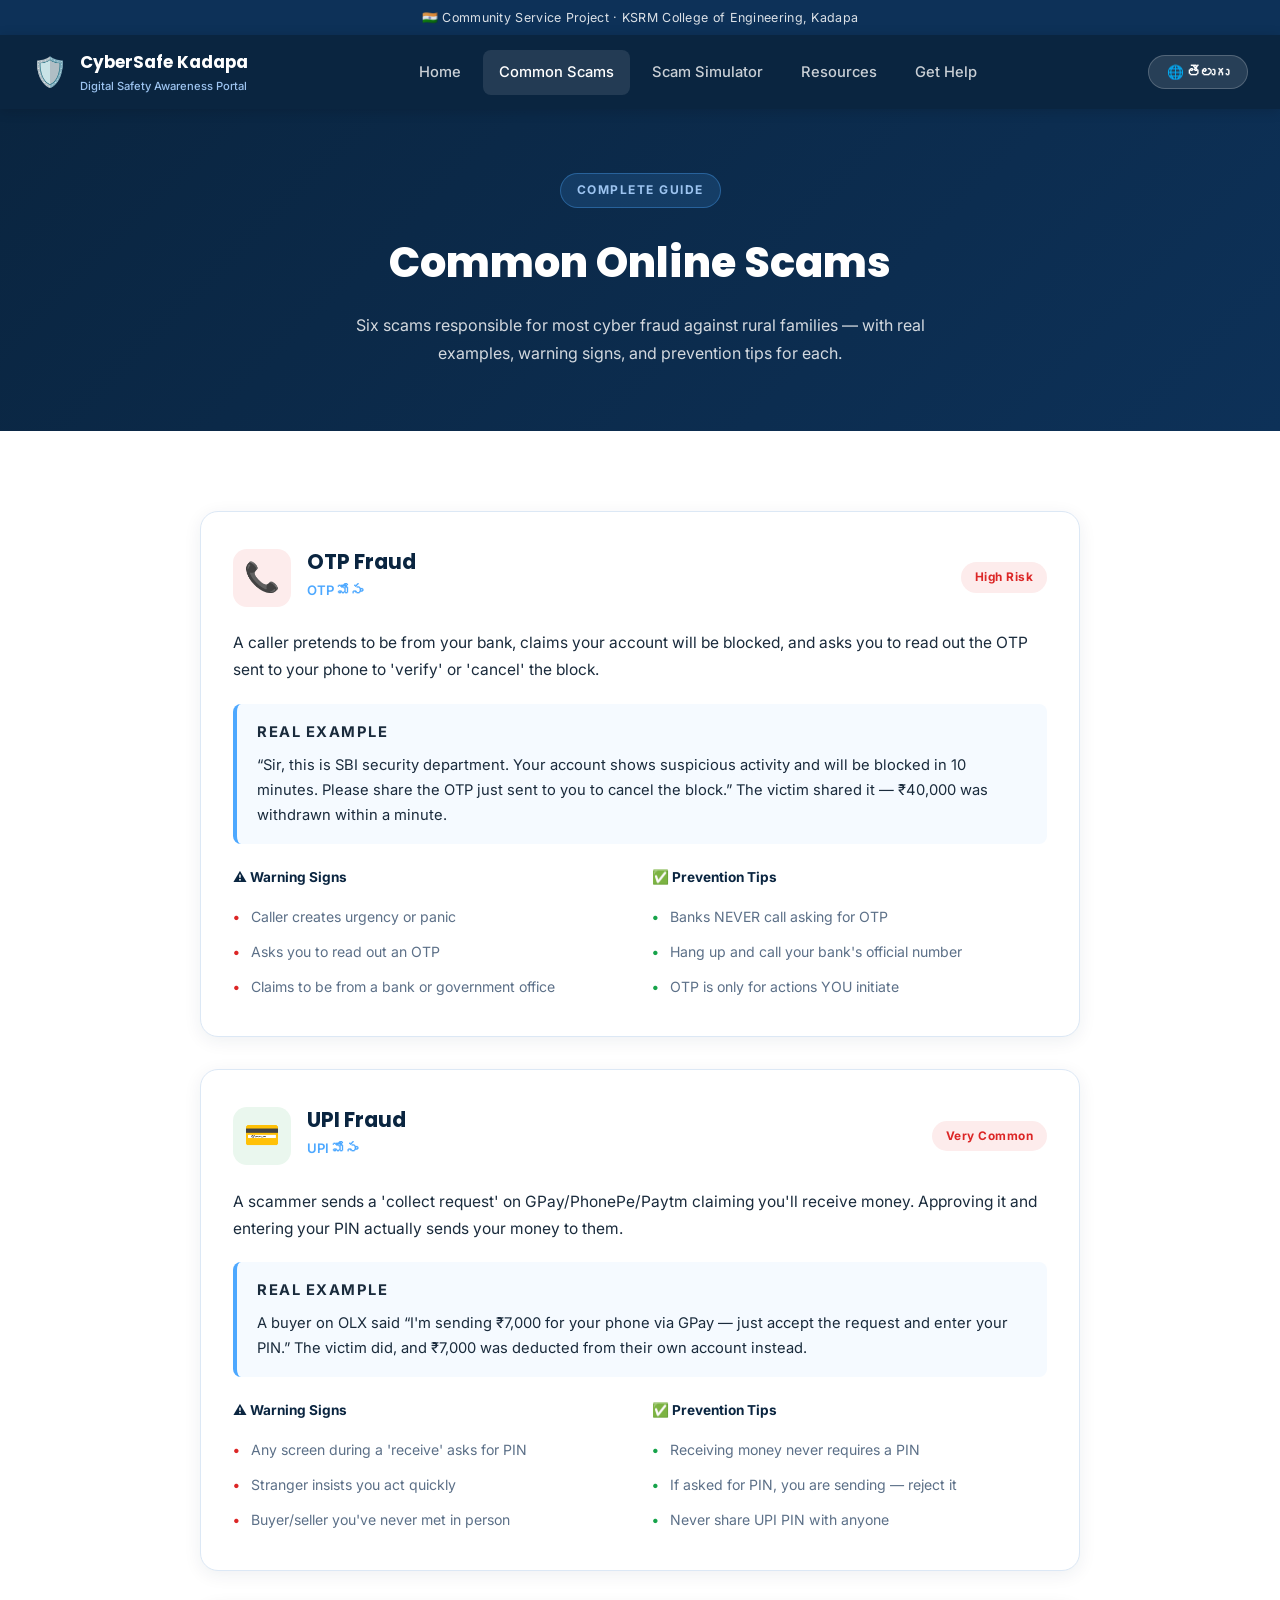
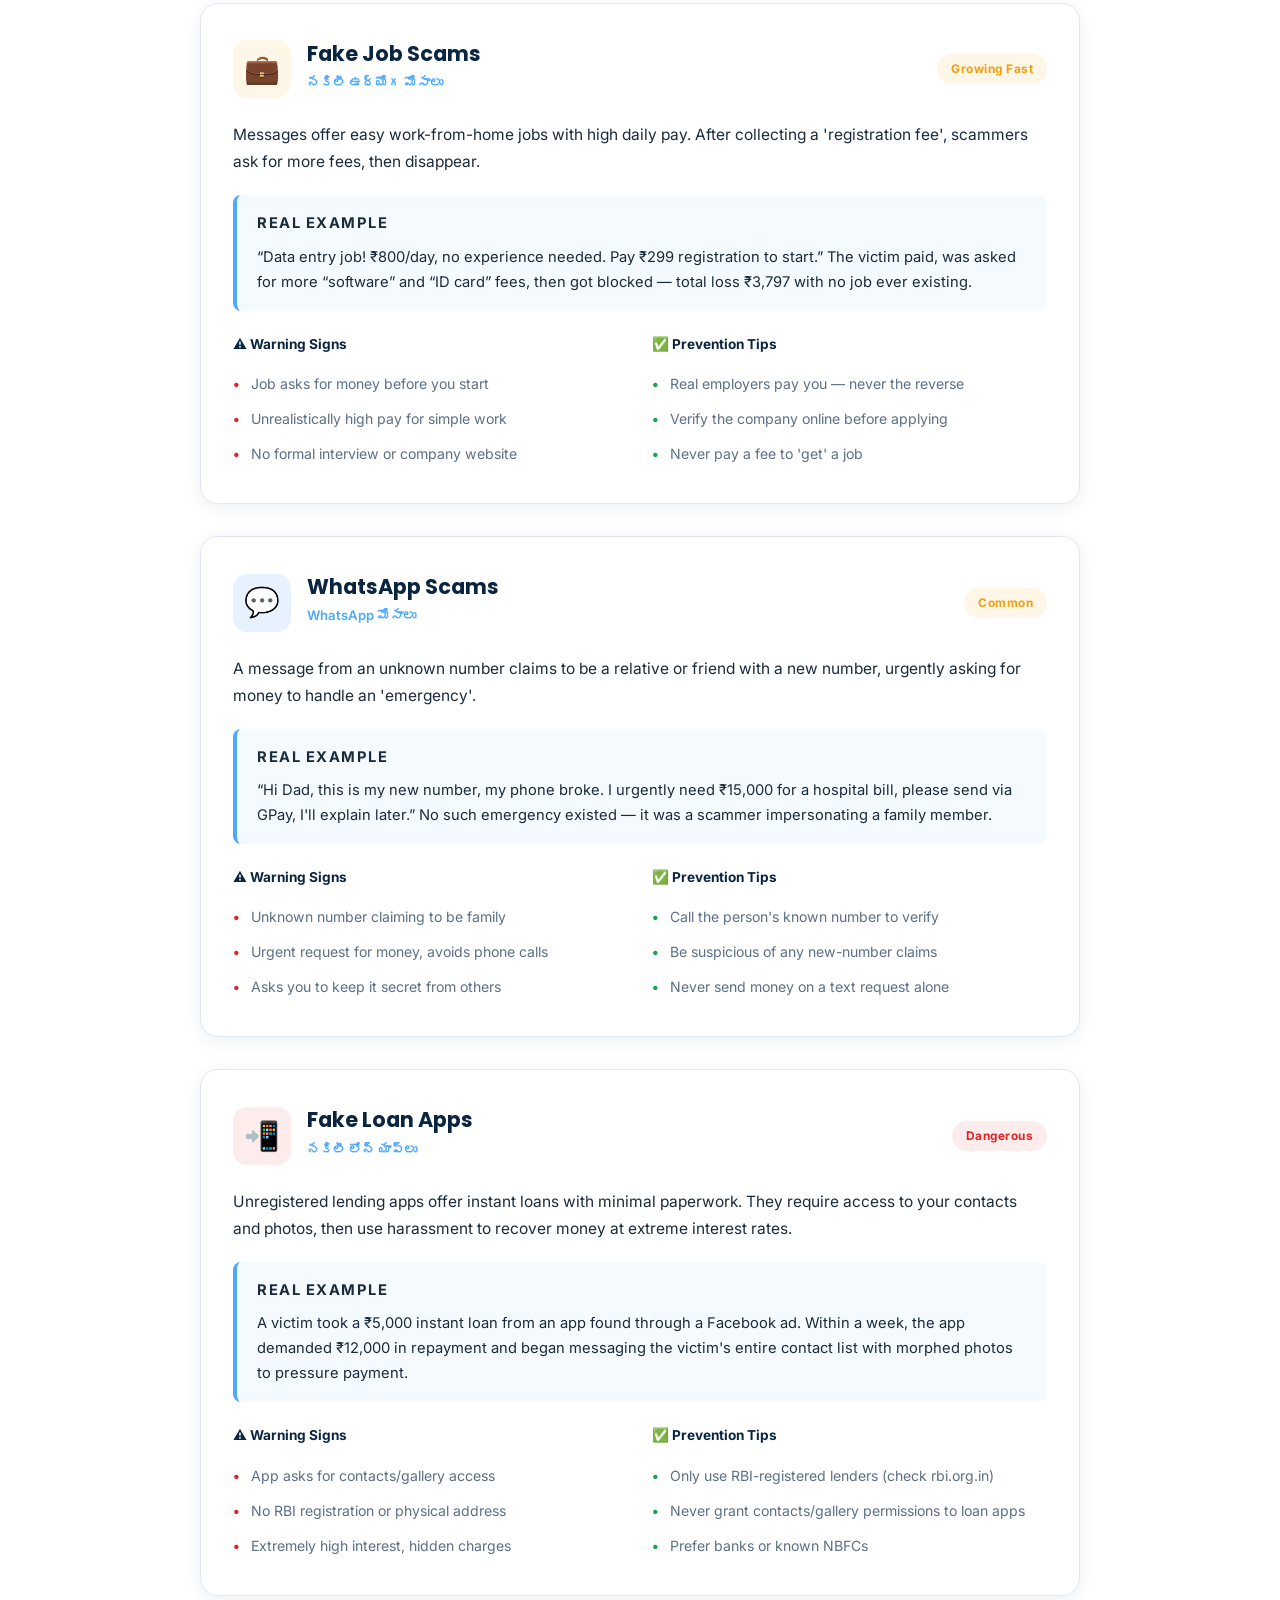
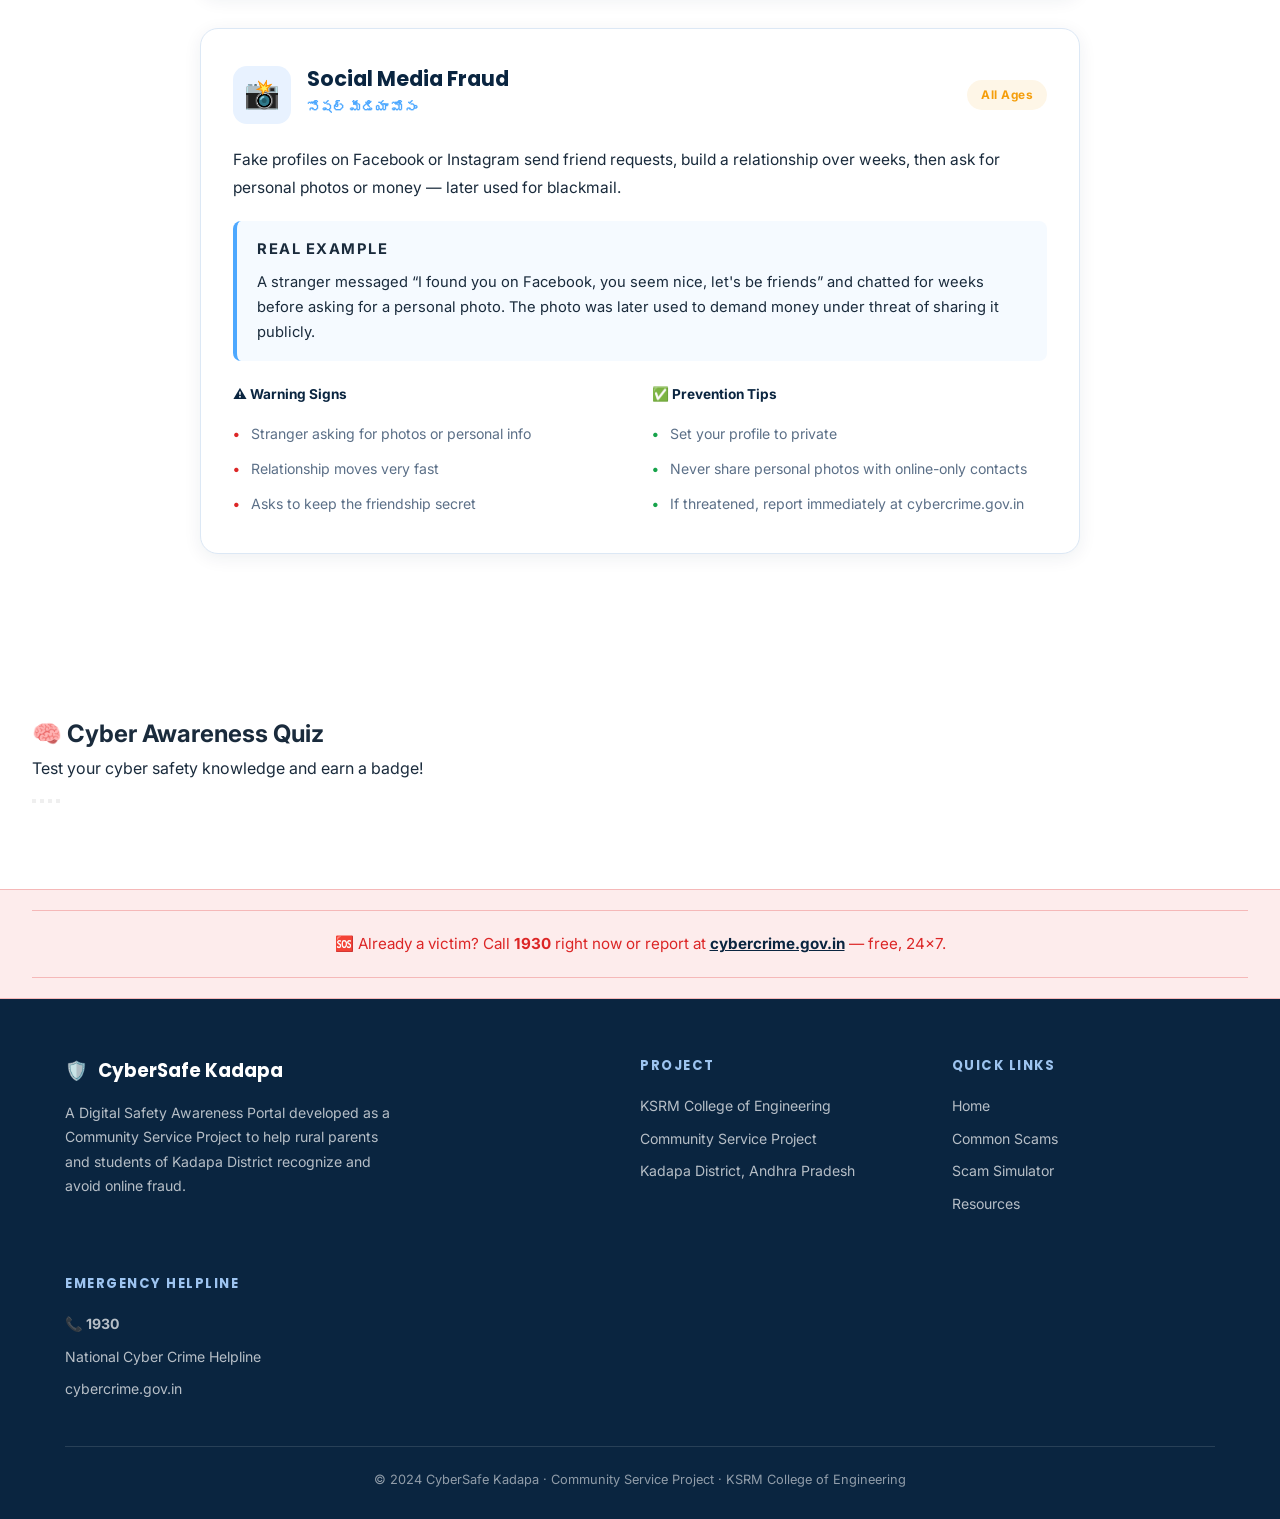
==== commit 73da8e46: "Update awareness.html" ====
--- a/awareness.html
+++ b/awareness.html
@@ -273,6 +273,31 @@
 
     </div>
   </section>
+  </section>
+
+<section class="section">
+  <div class="quiz-section">
+    <h2>🧠 Cyber Awareness Quiz</h2>
+    <p>Test your cyber safety knowledge and earn a badge!</p>
+
+    <div id="quiz-box">
+      <h3 id="question"></h3>
+
+      <button class="option" onclick="checkAnswer(this)"></button>
+      <button class="option" onclick="checkAnswer(this)"></button>
+      <button class="option" onclick="checkAnswer(this)"></button>
+      <button class="option" onclick="checkAnswer(this)"></button>
+    </div>
+
+    <div id="result" style="display:none;">
+      <h3 id="score"></h3>
+      <h2 id="badge"></h2>
+      <button onclick="restartQuiz()">Try Again</button>
+    </div>
+  </div>
+</section>
+
+<div class="helpline-banner">
 
   <div class="helpline-banner">
     <p data-en="🆘 Already a victim? Call <strong>1930</strong> right now or report at <a href='https://cybercrime.gov.in' target='_blank'>cybercrime.gov.in</a> — free, 24×7." data-te="🆘 ఇప్పటికే బాధితులయ్యారా? ఇప్పుడే <strong>1930</strong> కి కాల్ చేయండి లేదా <a href='https://cybercrime.gov.in' target='_blank'>cybercrime.gov.in</a> లో నివేదించండి — ఉచితం, 24×7.">
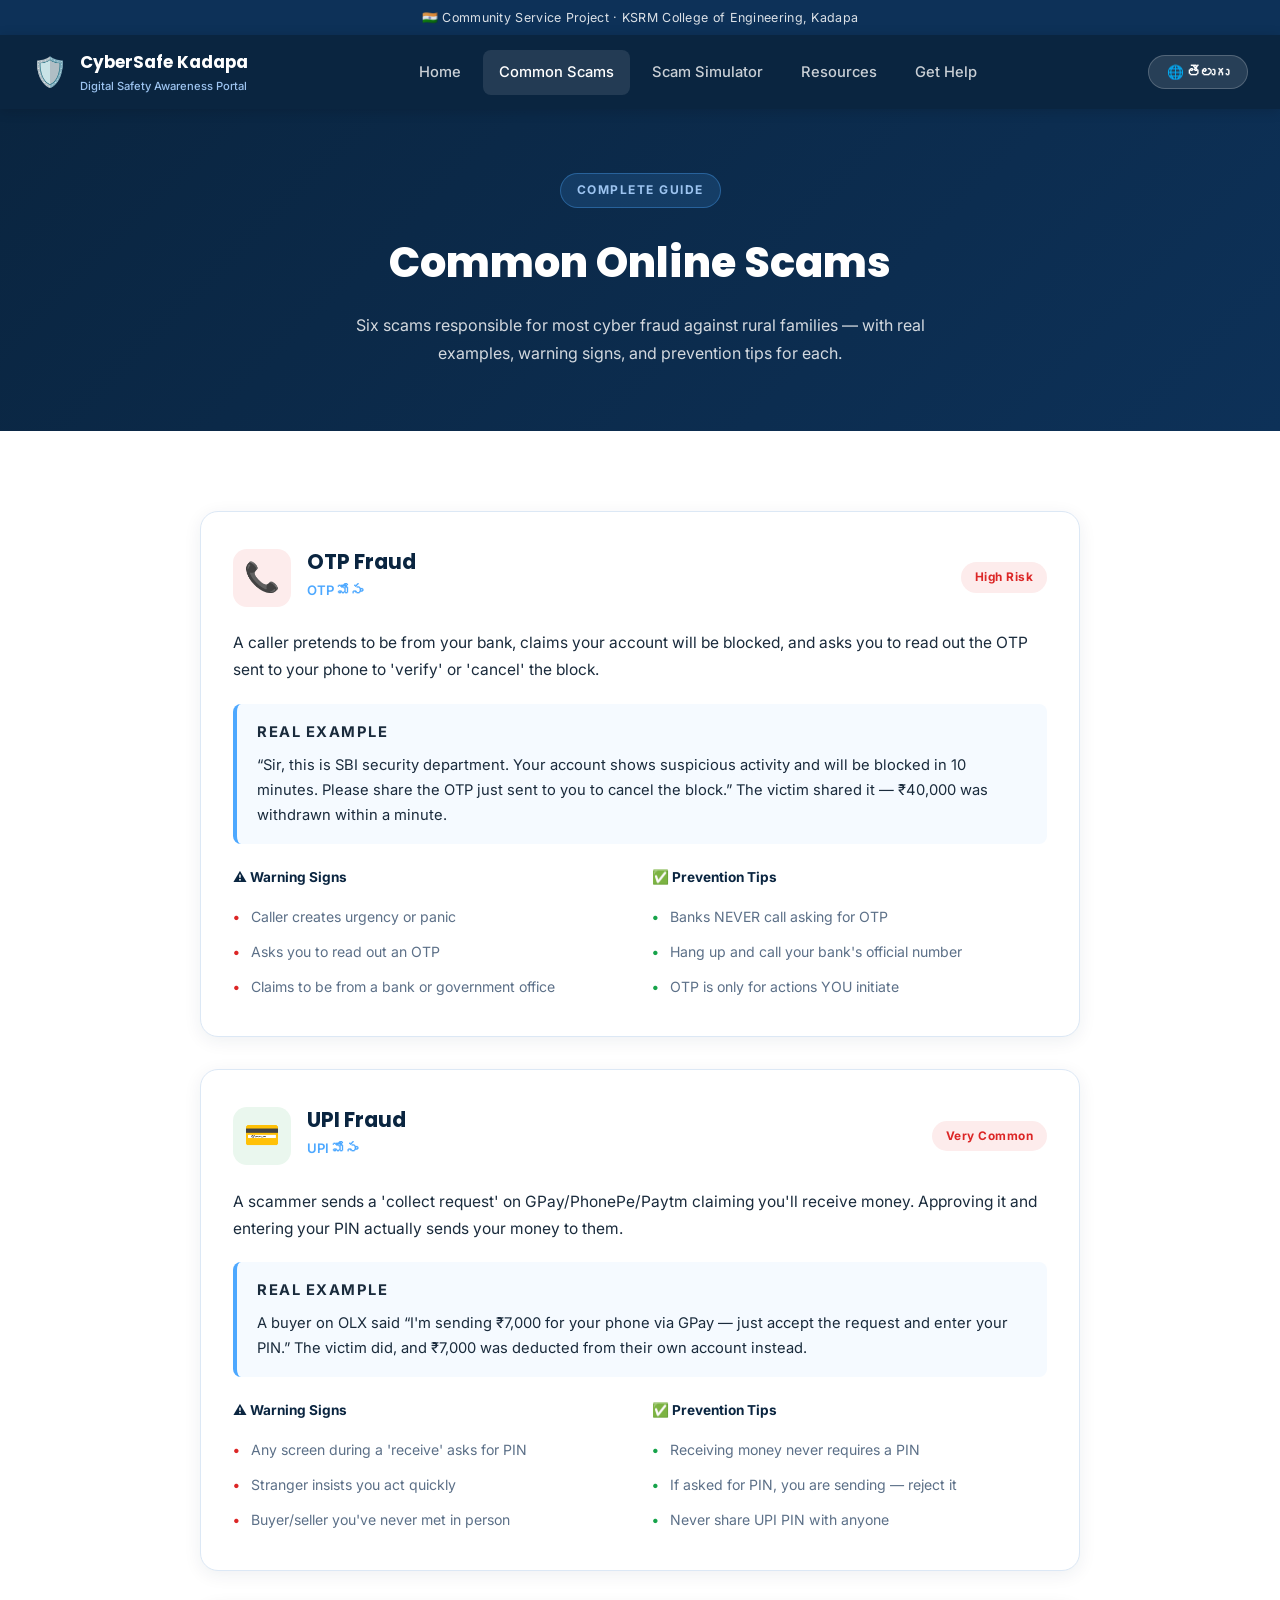
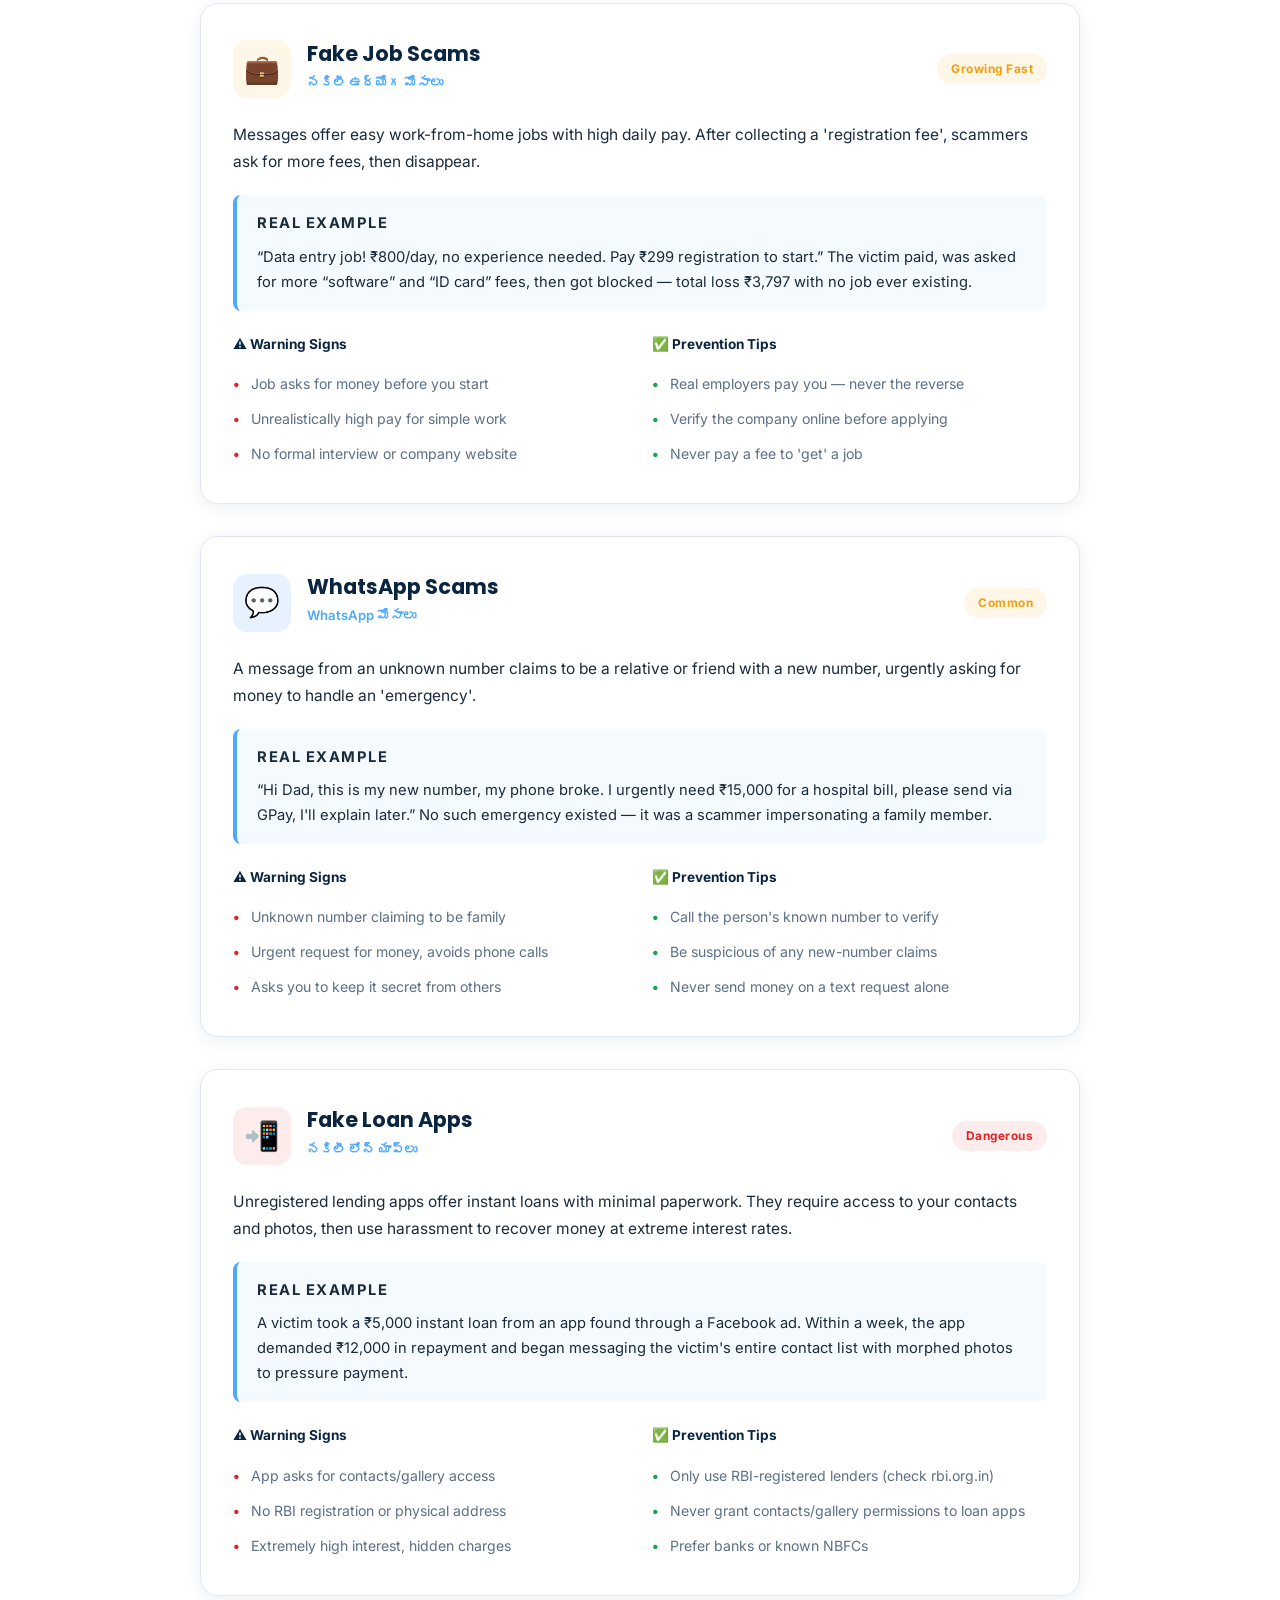
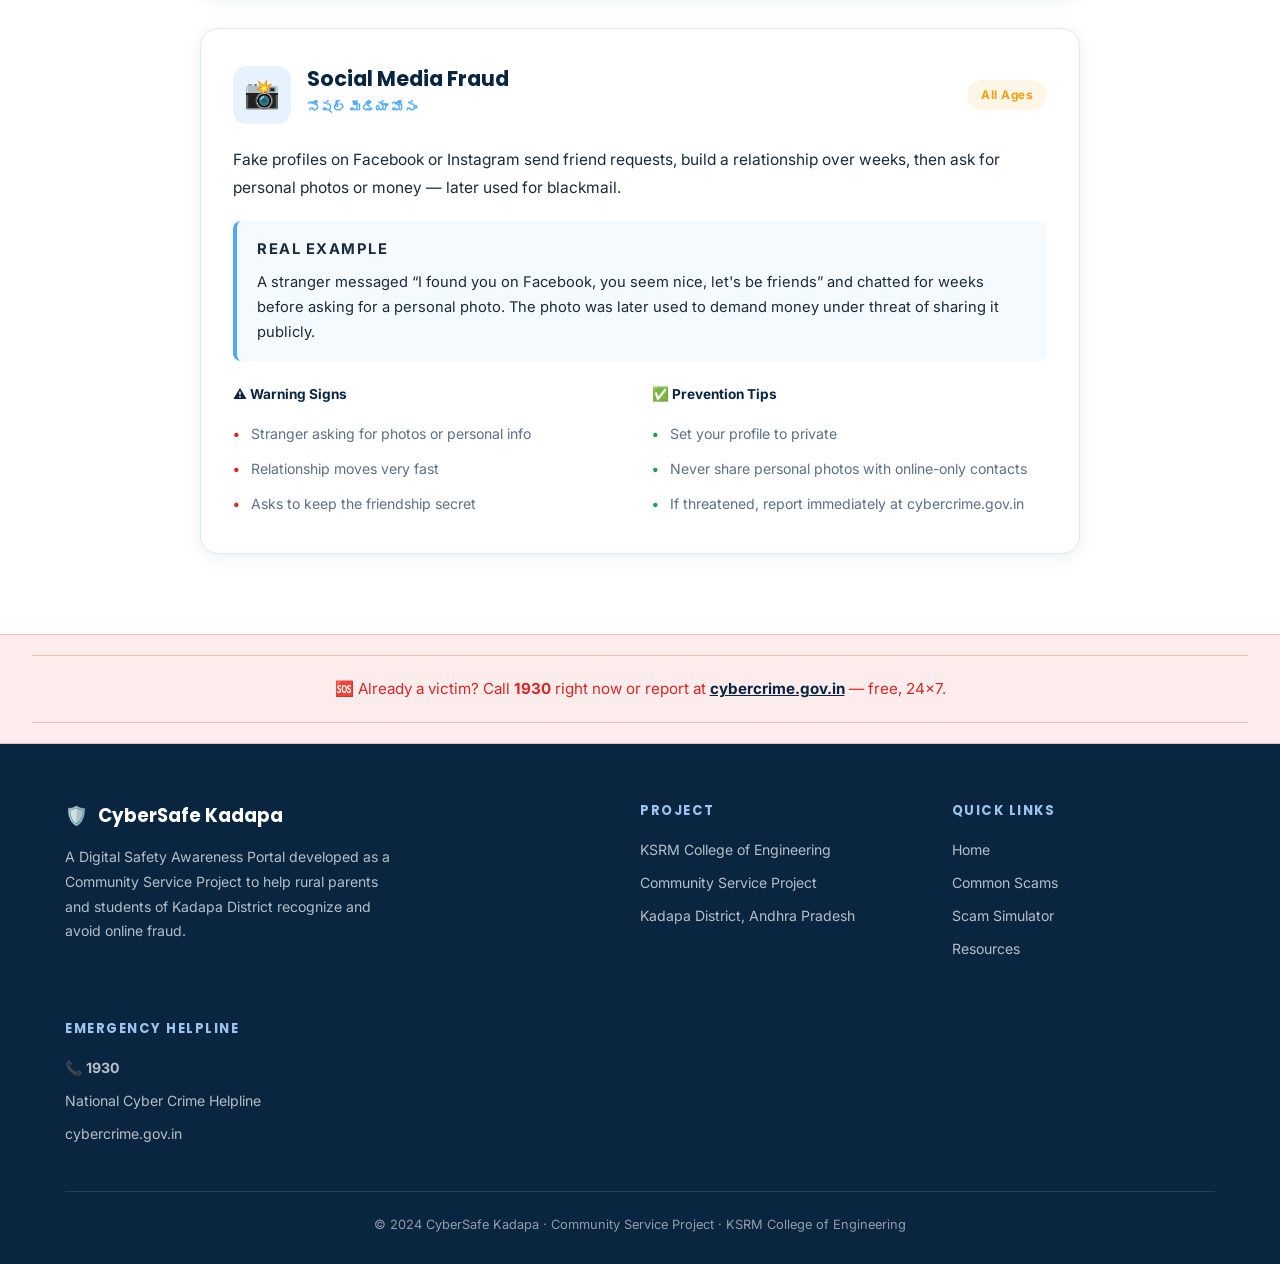
==== commit 1eff0093: "Update awareness.html" ====
--- a/awareness.html
+++ b/awareness.html
@@ -275,28 +275,6 @@
   </section>
   </section>
 
-<section class="section">
-  <div class="quiz-section">
-    <h2>🧠 Cyber Awareness Quiz</h2>
-    <p>Test your cyber safety knowledge and earn a badge!</p>
-
-    <div id="quiz-box">
-      <h3 id="question"></h3>
-
-      <button class="option" onclick="checkAnswer(this)"></button>
-      <button class="option" onclick="checkAnswer(this)"></button>
-      <button class="option" onclick="checkAnswer(this)"></button>
-      <button class="option" onclick="checkAnswer(this)"></button>
-    </div>
-
-    <div id="result" style="display:none;">
-      <h3 id="score"></h3>
-      <h2 id="badge"></h2>
-      <button onclick="restartQuiz()">Try Again</button>
-    </div>
-  </div>
-</section>
-
 <div class="helpline-banner">
 
   <div class="helpline-banner">
--- a/style.css
+++ b/style.css
@@ -392,6 +392,25 @@
   .scam-detail-head{flex-wrap:wrap}
   .risk-pill{margin-left:0}
 }
+.quiz-section{
+    max-width:700px;
+    margin:40px auto;
+    padding:25px;
+    background:#fff;
+    border-radius:15px;
+    text-align:center;
+    box-shadow:0 5px 15px rgba(0,0,0,0.1);
+}
+
+.option{
+    width:100%;
+    margin:10px 0;
+    padding:12px;
+    border:none;
+    border-radius:8px;
+    cursor:pointer;
+    font-size:16px;
+}
 
 /* ===== HELPLINE BANNER (awareness page) ===== */
 .helpline-banner{
